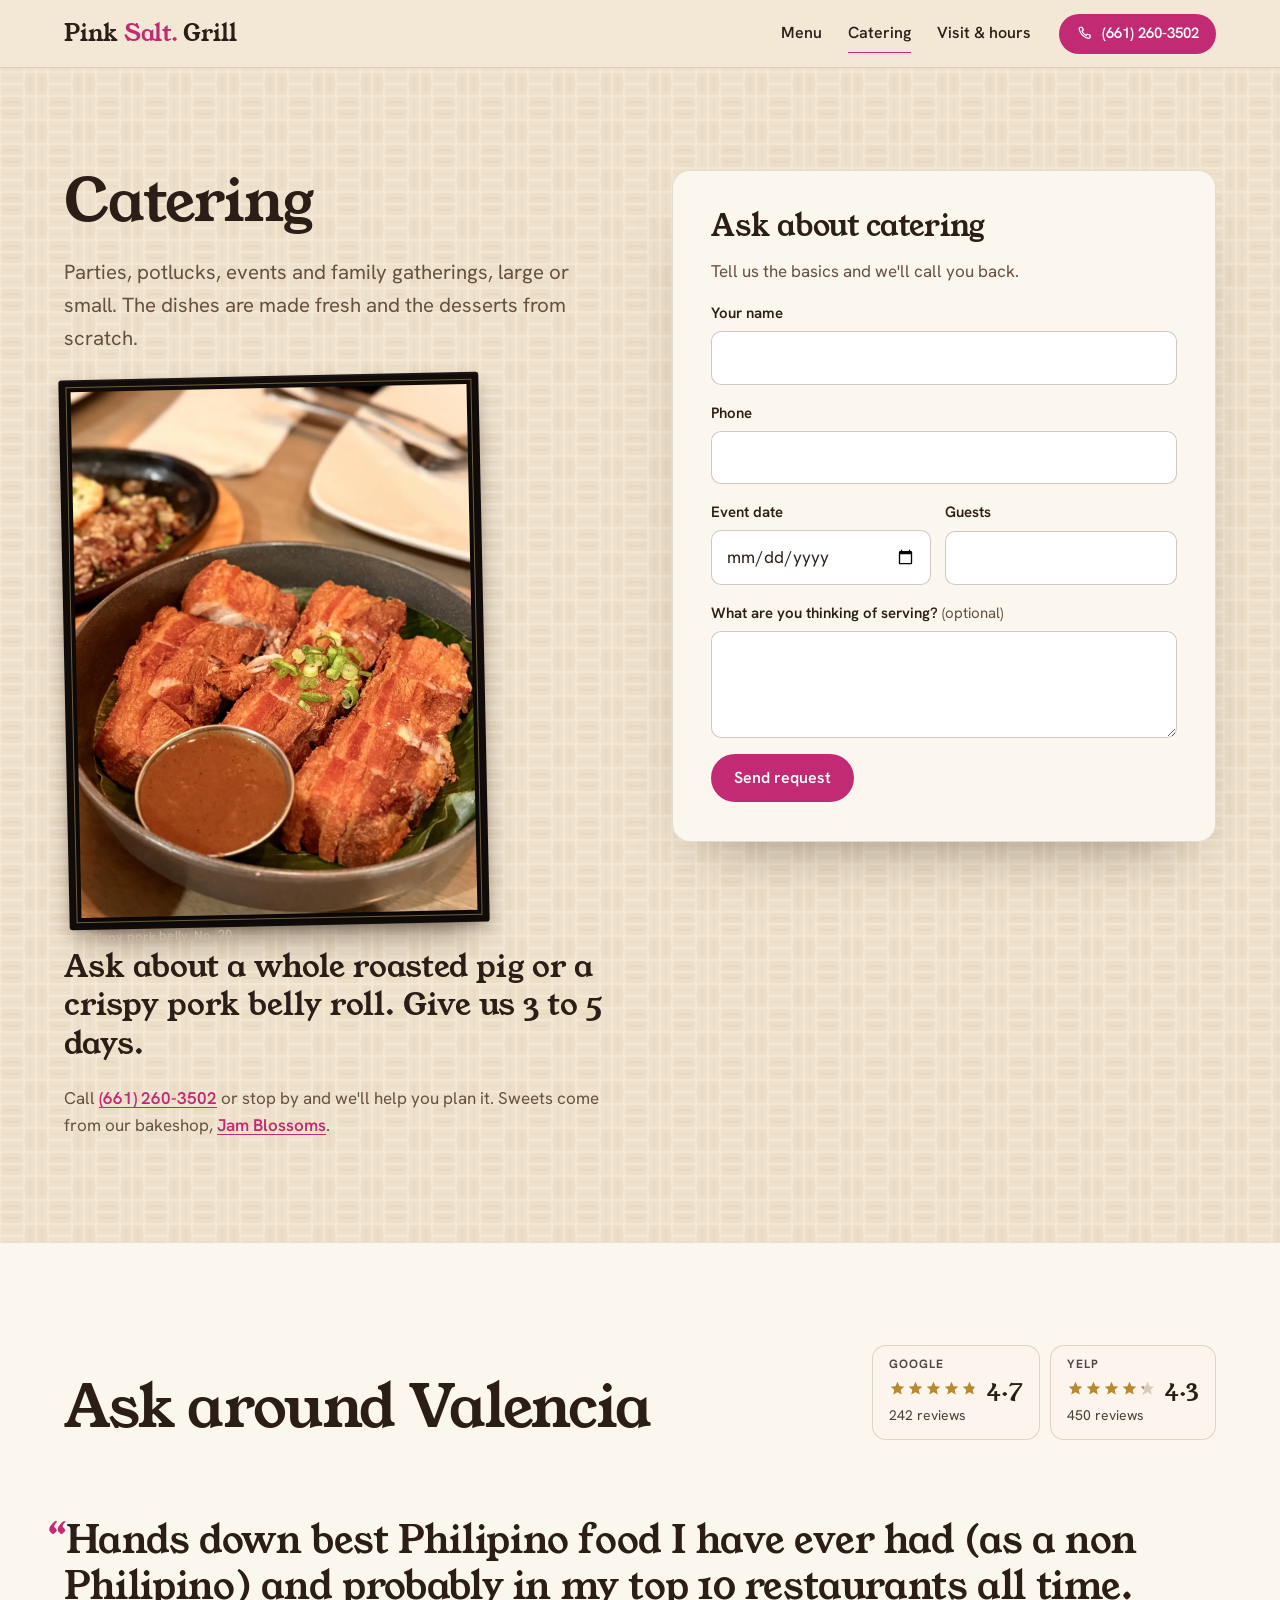
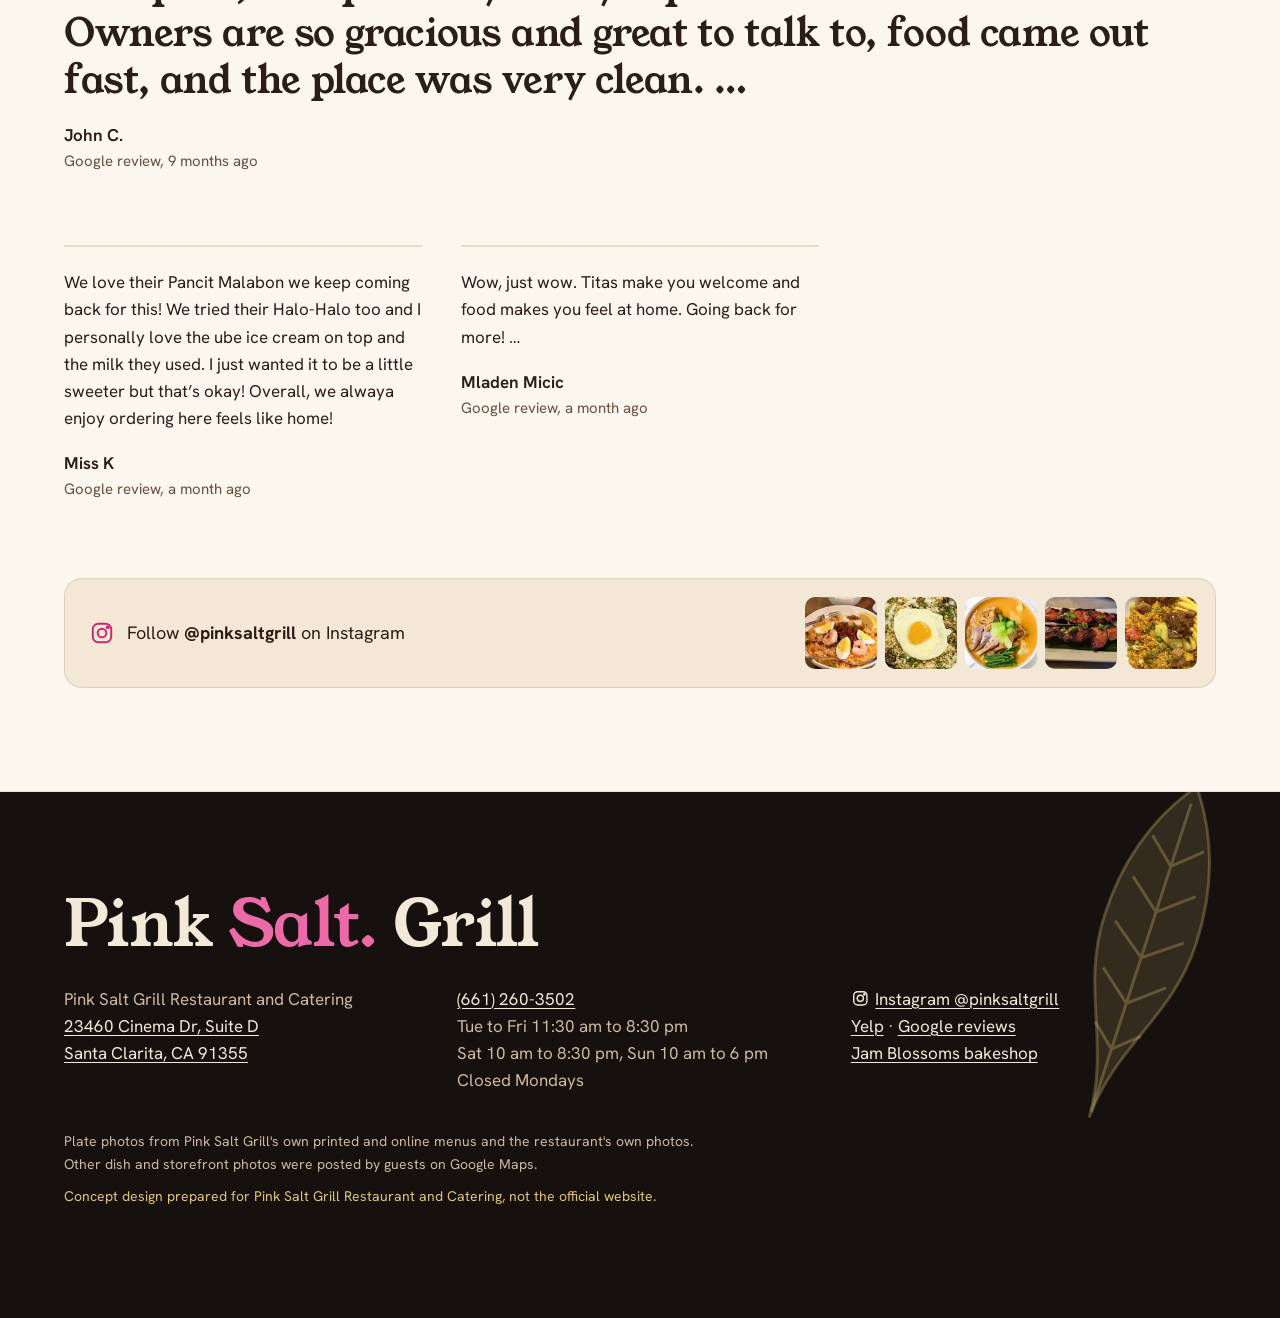
==== catering/index.html @ d141e06a "Multipage redesign: dining-room world, kitchen scroll scene, photo menu - Separate Home, Menu, Cater" ====
<!doctype html>
<html lang="en">
<head>
<meta charset="utf-8">
<meta name="viewport" content="width=device-width, initial-scale=1">
<title>Catering | Pink Salt Grill, Filipino catering in Santa Clarita</title>
<meta name="description" content="Filipino catering for parties, potlucks and events in Santa Clarita. Whole roasted pig or crispy pork belly roll with 3 to 5 days' notice. (661) 260-3502.">
<meta name="robots" content="noindex, nofollow">
<link rel="canonical" href="https://aidentriunfante31-code.github.io/pink-salt-grill/catering/">
<meta name="theme-color" content="#f3e8d6">
<meta property="og:type" content="website">
<meta property="og:title" content="Catering | Pink Salt Grill, Filipino catering in Santa Clarita">
<meta property="og:description" content="Filipino catering for parties, potlucks and events in Santa Clarita. Whole roasted pig or crispy pork belly roll with 3 to 5 days' notice. (661) 260-3502.">
<meta property="og:url" content="https://aidentriunfante31-code.github.io/pink-salt-grill/catering/">
<meta property="og:image" content="https://aidentriunfante31-code.github.io/pink-salt-grill/assets/og.jpg">
<meta name="twitter:card" content="summary_large_image">
<link rel="icon" href="../assets/favicon.svg" type="image/svg+xml">
<link rel="preload" href="../assets/fonts/young-serif.woff2" as="font" type="font/woff2" crossorigin>
<link rel="preload" href="../assets/fonts/hanken-grotesk.woff2" as="font" type="font/woff2" crossorigin>
<link rel="stylesheet" href="../styles.css">
</head>
<body class="page-sub page-catering">
<svg class="sprite" aria-hidden="true" focusable="false">
  <symbol id="i-star" viewBox="0 0 24 24"><path d="M12 2.6l2.75 6.1 6.65.68-4.98 4.47 1.42 6.54L12 17.06l-5.84 3.33 1.42-6.54-4.98-4.47 6.65-.68z"/></symbol>
  <symbol id="i-phone" viewBox="0 0 24 24"><path d="M6.6 3.5h2.6l1.4 4.1-1.9 1.5a11 11 0 0 0 6.2 6.2l1.5-1.9 4.1 1.4v2.6a2 2 0 0 1-2 2A16.5 16.5 0 0 1 4.6 5.5a2 2 0 0 1 2-2z"/></symbol>
  <symbol id="i-pin" viewBox="0 0 24 24"><path d="M12 21.5s-6.5-6.1-6.5-11.2a6.5 6.5 0 0 1 13 0c0 5.1-6.5 11.2-6.5 11.2z"/><circle cx="12" cy="10.2" r="2.4"/></symbol>
  <symbol id="i-insta" viewBox="0 0 24 24"><rect x="3.5" y="3.5" width="17" height="17" rx="5"/><circle cx="12" cy="12" r="4"/><circle cx="17.2" cy="6.8" r=".9"/></symbol>
  <symbol id="i-arrow" viewBox="0 0 24 24"><path d="M4 12h15M13 6l6 6-6 6"/></symbol>
  <symbol id="i-leaf" viewBox="0 0 40 120"><path d="M20 118C19 92 4 78 4 52S14 10 20 2c6 8 16 24 16 50s-15 40-16 66z"/><path class="vein" d="M20 116V8M20 30l-9-8M20 30l9-8M20 46l-11-9M20 46l11-9M20 62l-12-9M20 62l12-9M20 78l-11-9M20 78l11-9M20 94l-8-7M20 94l8-7"/></symbol>
  <symbol id="i-lamp" viewBox="0 0 120 230"><path class="cord" d="M60 0v104"/><path class="cap" d="M50 104h20v8H50z"/><path class="drum" d="M22 116c0-6 76-6 76 0v70c0 9-76 9-76 0z"/><path class="weave" d="M22 126c25 7 51 7 76 0M22 140c25 7 51 7 76 0M22 154c25 7 51 7 76 0M22 168c25 7 51 7 76 0M22 182c25 7 51 7 76 0M30 113l12 80M44 111l10 84M58 110l6 85M72 111l2 84M86 113l-4 82M96 116l-10 78M30 192l12-78M44 194l10-82M58 195l6-84M72 194l2-82M86 192l-4-78"/><ellipse class="mouth" cx="60" cy="190" rx="38" ry="6"/></symbol>
</svg>
<a class="skip" href="#main">Skip to content</a>
<header class="top" data-top>
  <a class="mark" href="../" aria-label="Pink Salt Grill home">Pink <span>Salt.</span> Grill</a>
  <nav class="nav" aria-label="Pages">
    <a href="../menu/" data-anchor="#menu">Menu</a>
    <a href="../catering/" data-anchor="#catering" aria-current="page">Catering</a>
    <a href="../visit/" data-anchor="#visit">Visit &amp; hours</a>
  </nav>
  <a class="btn btn-call btn-sm" href="tel:+16612603502" aria-label="Call (661) 260-3502"><svg class="ic" aria-hidden="true"><use href="#i-phone"/></svg><span>(661) 260-3502</span></a>
</header>
<main id="main">
<section class="catering" id="catering" aria-labelledby="cat-h">
  <div class="cat-copy">
    <h1 id="cat-h">Catering</h1>
    <p class="lead">Parties, potlucks, events and family gatherings, large or small. The dishes are made fresh and the desserts from scratch.</p>
    <figure class="frame cat-photo"><img src="../assets/img/lechon-kawali.webp" width="1100" height="1466" alt="Crispy pork belly, lechon kawali, with dipping sauce" loading="lazy"><figcaption>Crispy pork belly, No. 20</figcaption></figure>
    <p class="big">Ask about a whole roasted pig or a crispy pork belly roll. Give us 3 to 5 days.</p>
    <p>Call <a href="tel:+16612603502">(661) 260-3502</a> or stop by and we'll help you plan it. Sweets come from our bakeshop, <a href="https://jamblossoms.com/collections" rel="noopener" target="_blank">Jam Blossoms</a>.</p>
  </div>
  <form class="cat-form" novalidate aria-labelledby="form-hh1">
    <h3 id="form-hh1">Ask about catering</h3>
    <p class="form-note">Tell us the basics and we'll call you back.</p>
    <div class="field"><label for="f-nameh1">Your name</label><input id="f-nameh1" name="name" autocomplete="name" required aria-describedby="e-nameh1"><p class="err" id="e-nameh1" aria-live="polite"></p></div>
    <div class="field"><label for="f-phoneh1">Phone</label><input id="f-phoneh1" name="phone" type="tel" autocomplete="tel" inputmode="tel" required aria-describedby="e-phoneh1"><p class="err" id="e-phoneh1" aria-live="polite"></p></div>
    <div class="row2">
      <div class="field"><label for="f-dateh1">Event date</label><input id="f-dateh1" name="date" type="date" aria-describedby="e-dateh1"><p class="err" id="e-dateh1" aria-live="polite"></p></div>
      <div class="field"><label for="f-guestsh1">Guests</label><input id="f-guestsh1" name="guests" type="number" min="1" inputmode="numeric" aria-describedby="e-guestsh1"><p class="err" id="e-guestsh1" aria-live="polite"></p></div>
    </div>
    <div class="field"><label for="f-notesh1">What are you thinking of serving? <span class="opt">(optional)</span></label><textarea id="f-notesh1" name="notes" rows="3"></textarea></div>
    <div class="trap" aria-hidden="true"><label for="f-companyh1">Company website</label><input id="f-companyh1" name="company_website" tabindex="-1" autocomplete="off"></div>
    <button class="btn btn-call" type="submit">Send request</button>
    <div class="receipt" role="status" aria-live="polite" hidden>
      <p class="r-h">Got it, thank you!</p>
      <p data-receipt></p>
      <p class="r-s">This is a concept site, so nothing was sent. On the real site this goes straight to the restaurant.</p>
    </div>
  </form>
</section><section class="voices" id="reviews" aria-labelledby="rev-hh2">
  <div class="voices-head"><h2 id="rev-hh2">Ask around Valencia</h2><ul class="proof"><li><a href="https://www.google.com/maps/place/Pink+Salt+Grill+Restaurant+and+Catering/@34.4193808,-118.5466082,17z/data=!4m8!3m7!1s0x80c28712c08f4477:0x2853ff597dd0a924!8m2!3d34.4193808!4d-118.5466082!9m1!1b1" rel="noopener" target="_blank"><span class="pf-src">Google</span><span class="rstars" style="--fill:94.0%" aria-hidden="true"><span class="rs-bg"><svg><use href="#i-star"/></svg><svg><use href="#i-star"/></svg><svg><use href="#i-star"/></svg><svg><use href="#i-star"/></svg><svg><use href="#i-star"/></svg></span><span class="rs-fg"><svg><use href="#i-star"/></svg><svg><use href="#i-star"/></svg><svg><use href="#i-star"/></svg><svg><use href="#i-star"/></svg><svg><use href="#i-star"/></svg></span></span><span class="pf-n">4.7</span><span class="pf-c">242 reviews</span></a></li><li><a href="https://www.yelp.com/biz/pink-salt-grill-santa-clarita" rel="noopener" target="_blank"><span class="pf-src">Yelp</span><span class="rstars" style="--fill:86.0%" aria-hidden="true"><span class="rs-bg"><svg><use href="#i-star"/></svg><svg><use href="#i-star"/></svg><svg><use href="#i-star"/></svg><svg><use href="#i-star"/></svg><svg><use href="#i-star"/></svg></span><span class="rs-fg"><svg><use href="#i-star"/></svg><svg><use href="#i-star"/></svg><svg><use href="#i-star"/></svg><svg><use href="#i-star"/></svg><svg><use href="#i-star"/></svg></span></span><span class="pf-n">4.3</span><span class="pf-c">450 reviews</span></a></li></ul></div>
  <figure class="pull">
    <blockquote><p>Hands down best Philipino food I have ever had (as a non Philipino) and probably in my top 10 restaurants all time. Owners are so gracious and great to talk to, food came out fast, and the place was very clean. …</p></blockquote>
    <figcaption>John C. <span>Google review, 9 months ago</span></figcaption>
  </figure>
  <div class="quotes"><figure class="q"><blockquote><p>We love their Pancit Malabon we keep coming back for this! We tried their Halo-Halo too and I personally love the ube ice cream on top and the milk they used. I just wanted it to be a little sweeter but that’s okay! Overall, we alwaya enjoy ordering here feels like home!</p></blockquote><figcaption>Miss K <span>Google review, a month ago</span></figcaption></figure><figure class="q"><blockquote><p>Wow, just wow. Titas make you welcome and food makes you feel at home. Going back for more! …</p></blockquote><figcaption>Mladen Micic <span>Google review, a month ago</span></figcaption></figure></div>
  <a class="insta" href="https://www.instagram.com/pinksaltgrill/" rel="noopener" target="_blank">
    <span class="insta-t"><svg class="ic" aria-hidden="true"><use href="#i-insta"/></svg><span>Follow <b>@pinksaltgrill</b> on Instagram</span></span>
    <span class="insta-row" aria-hidden="true"><img src="../assets/img/dish/36.webp" alt="" width="240" height="240" loading="lazy"><img src="../assets/img/dish/18.webp" alt="" width="240" height="240" loading="lazy"><img src="../assets/img/dish/33.webp" alt="" width="240" height="240" loading="lazy"><img src="../assets/img/dish/26.webp" alt="" width="240" height="240" loading="lazy"><img src="../assets/img/dish/22.webp" alt="" width="240" height="240" loading="lazy"></span>
  </a>
</section>
</main>
<footer class="foot" data-dark>
  <svg class="foot-leaf" aria-hidden="true"><use href="#i-leaf"/></svg>
  <p class="mark mark-lg">Pink <span>Salt.</span> Grill</p>
  <div class="foot-cols">
    <p>Pink Salt Grill Restaurant and Catering<br><a href="https://www.google.com/maps/dir/?api=1&amp;destination=Pink+Salt+Grill+Restaurant+and+Catering+23460+Cinema+Dr+Santa+Clarita+CA+91355" rel="noopener" target="_blank">23460 Cinema Dr, Suite D<br>Santa Clarita, CA 91355</a></p>
    <p><a href="tel:+16612603502">(661) 260-3502</a><br>Tue to Fri 11:30 am to 8:30 pm<br>Sat 10 am to 8:30 pm, Sun 10 am to 6 pm<br>Closed Mondays</p>
    <p><a href="https://www.instagram.com/pinksaltgrill/" rel="noopener" target="_blank"><svg class="ic" aria-hidden="true"><use href="#i-insta"/></svg>Instagram @pinksaltgrill</a><br><a href="https://www.yelp.com/biz/pink-salt-grill-santa-clarita" rel="noopener" target="_blank">Yelp</a> · <a href="https://www.google.com/maps/place/Pink+Salt+Grill+Restaurant+and+Catering/@34.4193808,-118.5466082,17z/data=!4m8!3m7!1s0x80c28712c08f4477:0x2853ff597dd0a924!8m2!3d34.4193808!4d-118.5466082!9m1!1b1" rel="noopener" target="_blank">Google reviews</a><br><a href="https://jamblossoms.com/collections" rel="noopener" target="_blank">Jam Blossoms bakeshop</a></p>
  </div>
  <p class="credits">Plate photos from Pink Salt Grill's own printed and online menus and the restaurant's own photos. Other dish and storefront photos were posted by guests on Google Maps.</p>
  <p class="concept">Concept design prepared for Pink Salt Grill Restaurant and Catering, not the official website.</p>
</footer>
<nav class="callbar" aria-label="Quick actions">
  <a href="tel:+16612603502"><svg class="ic" aria-hidden="true"><use href="#i-phone"/></svg>Call</a>
  <a href="https://www.google.com/maps/dir/?api=1&amp;destination=Pink+Salt+Grill+Restaurant+and+Catering+23460+Cinema+Dr+Santa+Clarita+CA+91355" rel="noopener" target="_blank"><svg class="ic" aria-hidden="true"><use href="#i-pin"/></svg>Directions</a>
  <a href="../menu/" data-anchor="#menu">Menu</a>
</nav>
<script src="../app.js" defer></script>
</body>
</html>
---- styles.css ----
/* Pink Salt Grill: the dining room after dark. Cream walls, light wood, woven lamps,
   gold leaf in black frames, chalkboard menus, and the pink of the sign. */
@font-face { font-family: "Young Serif"; src: url("assets/fonts/young-serif.woff2") format("woff2"); font-weight: 400; font-display: swap; }
@font-face { font-family: "Hanken Grotesk"; src: url("assets/fonts/hanken-grotesk.woff2") format("woff2"); font-weight: 100 900; font-display: swap; }

:root {
  --wall: #f3e8d6; --wall-2: #eadbc2; --paper: #fbf6ee;
  --wood: #c49a6c; --wood-2: #a3774b; --wood-ink: #5b3b24;
  --ink: #2b1e17; --ink-2: #66503f;
  --night: #16110e; --night-2: #221a15; --on-night: #f3e9d8; --on-night-2: #cdb9a0;
  --chalk: #23261f; --on-chalk: #efe9dc;
  --pink: #c22a74; --pink-press: #a01f5d; --pink-hi: #ec6aa7;
  --gold: #b8892f; --gold-hi: #e3c47a; --ember: #f08a3c;
  --serif: "Young Serif", Georgia, serif;
  --sans: "Hanken Grotesk", system-ui, sans-serif;
  --top-h: 68px;
  --pad: clamp(20px, 5vw, 72px);
  --ease: cubic-bezier(0.16, 1, 0.3, 1);
}

* { box-sizing: border-box; }
html { -webkit-text-size-adjust: 100%; overflow-x: clip; scroll-padding-top: calc(var(--top-h) + 56px); }
body {
  margin: 0; color: var(--ink); font: 400 17px/1.6 var(--sans);
  background: var(--wall) url("assets/img/weave.svg") 0 0 / 48px;
  -webkit-font-smoothing: antialiased;
}
img { max-width: 100%; height: auto; display: block; }
a { color: inherit; text-underline-offset: 0.2em; text-decoration-thickness: 1px; }
a:hover { color: var(--pink); }
h1, h2, h3, h4 { font-family: var(--serif); font-weight: 400; line-height: 1.08; margin: 0; text-wrap: balance; letter-spacing: -0.01em; }
p { margin: 0; }
abbr { text-decoration: none; }
::selection { background: var(--pink); color: #fff; }
:focus-visible { outline: 2px solid var(--pink); outline-offset: 3px; border-radius: 4px; }
html { scrollbar-color: var(--wood-2) var(--wall-2); }
.sprite, .sr { position: absolute; width: 1px; height: 1px; overflow: hidden; clip: rect(0 0 0 0); white-space: nowrap; }
.skip { position: absolute; left: 12px; top: -60px; z-index: 50; background: var(--ink); color: var(--paper); padding: 10px 14px; border-radius: 8px; }
.skip:focus { top: 12px; }
.ic { width: 1.1em; height: 1.1em; fill: none; stroke: currentColor; stroke-width: 1.8; stroke-linecap: round; stroke-linejoin: round; flex: none; }
.st { width: 0.82em; height: 0.82em; fill: var(--pink); vertical-align: -0.04em; margin: 0 0.25em; }

/* Buttons */
.btn {
  display: inline-flex; align-items: center; gap: 10px; min-height: 48px; padding: 0 22px;
  border-radius: 999px; font: 600 16px/1 var(--sans); text-decoration: none; border: 1.5px solid transparent;
  transition: background-color 0.2s, color 0.2s, border-color 0.2s, translate 0.2s var(--ease);
}
.btn:hover { translate: 0 -1px; }
.btn-call { background: var(--pink); color: #fff; }
.btn-call:hover { background: var(--pink-press); color: #fff; }
.btn-ghost { border-color: currentColor; color: var(--ink); }
.btn-ghost:hover { color: var(--pink); }
[data-dark] .btn-ghost { color: var(--on-night); }
[data-dark] .btn-ghost:hover { color: var(--pink-hi); }
.btn-sm { min-height: 40px; padding: 0 16px; font-size: 15px; }
.actions { display: flex; flex-wrap: wrap; gap: 12px; }

/* Header: dark while it sits over the lamp-lit rooms, cream elsewhere */
.top {
  position: sticky; top: 0; z-index: 30; height: var(--top-h);
  display: flex; align-items: center; gap: 28px; padding: 0 var(--pad);
  background: var(--wall); border-bottom: 1px solid rgba(91, 59, 36, 0.14);
  transition: background-color 0.35s, color 0.35s, border-color 0.35s;
}
.top.on-dark { background: var(--night); color: var(--on-night); border-color: rgba(243, 233, 216, 0.1); }
.mark { font: 400 23px/1 var(--serif); text-decoration: none; white-space: nowrap; letter-spacing: -0.01em; }
.mark span { color: var(--pink); }
.on-dark .mark span, .foot .mark span { color: var(--pink-hi); }
.nav { display: flex; gap: 26px; margin-left: auto; }
.nav a { font-weight: 550; font-size: 16px; text-decoration: none; padding: 6px 0; border-bottom: 1.5px solid transparent; }
.nav a[aria-current="page"] { border-color: var(--pink); }
.on-dark .nav a[aria-current="page"] { border-color: var(--pink-hi); }

/* Status */
.status { display: inline-flex; align-items: center; gap: 10px; font-weight: 550; font-size: 15px; }
.status .dot { width: 9px; height: 9px; border-radius: 50%; background: var(--on-night-2); }
.is-open .status .dot { background: #6fbf6a; box-shadow: 0 0 0 0 rgba(111, 191, 106, 0.6); animation: open 2.4s var(--ease) infinite; }
.visit .status .dot { background: var(--ink-2); }
.is-open .visit .status .dot { background: #3f9a3a; }
@keyframes open { 70% { box-shadow: 0 0 0 9px rgba(111, 191, 106, 0); } 100% { box-shadow: 0 0 0 0 rgba(111, 191, 106, 0); } }

/* Ratings */
.proof { list-style: none; margin: 0; padding: 0; display: flex; flex-wrap: wrap; gap: 10px; }
.proof a {
  display: grid; grid-template-columns: auto auto; grid-template-areas: "src src" "stars n" "c c"; column-gap: 8px; align-items: center;
  padding: 12px 16px; border-radius: 14px; text-decoration: none; min-width: 150px;
  border: 1px solid rgba(91, 59, 36, 0.18); background: rgba(251, 246, 238, 0.7);
  transition: border-color 0.2s, translate 0.2s var(--ease);
}
.proof a:hover { border-color: var(--pink); translate: 0 -2px; color: inherit; }
[data-dark] .proof a { border-color: rgba(243, 233, 216, 0.16); background: rgba(243, 233, 216, 0.04); }
.pf-src { grid-area: src; font: 700 12px/1 var(--sans); letter-spacing: 0.08em; text-transform: uppercase; opacity: 0.8; margin-bottom: 6px; }
.pf-n { grid-area: n; font: 400 24px/1 var(--serif); }
.pf-c { grid-area: c; font-size: 14px; opacity: 0.85; margin-top: 4px; }
.rstars { grid-area: stars; position: relative; display: inline-block; line-height: 0; }
.rstars svg { width: 17px; height: 17px; margin-right: 1px; }
.rs-bg svg { fill: rgba(140, 110, 80, 0.3); }
[data-dark] .rs-bg svg { fill: rgba(243, 233, 216, 0.22); }
.rs-fg { position: absolute; inset: 0 auto 0 0; width: var(--fill); overflow: hidden; white-space: nowrap; }
.rs-fg svg { fill: var(--gold-hi); }
.voices .rs-fg svg, .page-sub .rs-fg svg { fill: var(--gold); }

/* Shadow-box frames, like the gold leaf art on their wall */
.frame {
  position: relative; margin: 0; padding: 12px; background: #120d0b; border-radius: 3px;
  box-shadow: 0 2px 0 rgba(255, 255, 255, 0.04) inset, 0 22px 40px -18px rgba(40, 20, 10, 0.55), 0 6px 14px rgba(40, 20, 10, 0.18);
}
.frame::after { content: ""; position: absolute; inset: 7px; border: 1px solid rgba(227, 196, 122, 0.45); pointer-events: none; }
.frame img { width: 100%; height: 100%; object-fit: cover; box-shadow: 0 6px 14px rgba(0, 0, 0, 0.55); }
.frame figcaption { color: var(--on-night-2); font-size: 13px; padding: 10px 2px 0; letter-spacing: 0.02em; }
.frame-cut { background: radial-gradient(120% 90% at 50% 100%, #2a201a, #120d0b 70%); }
.frame-cut img { position: absolute; inset: 14px; width: calc(100% - 28px); height: calc(100% - 28px); object-fit: contain; object-position: 50% 100%; box-shadow: none; filter: drop-shadow(0 14px 18px rgba(0, 0, 0, 0.6)); }

/* ---------- Home: hero ---------- */
.hero {
  position: relative; min-height: calc(100svh - var(--top-h)); overflow: hidden;
  display: grid; grid-template-columns: 1.08fr 0.92fr; align-items: center; gap: clamp(28px, 5vw, 80px);
  padding: clamp(40px, 8vh, 96px) var(--pad) clamp(72px, 12vh, 120px);
  background:
    radial-gradient(40% 55% at 22% 18%, rgba(240, 168, 90, 0.2), transparent 70%),
    radial-gradient(30% 45% at 58% 8%, rgba(240, 168, 90, 0.16), transparent 70%),
    radial-gradient(60% 60% at 80% 90%, rgba(194, 42, 116, 0.12), transparent 70%),
    var(--night);
  color: var(--on-night);
}
.lamps { position: absolute; inset: 0 0 auto 0; height: 46vh; pointer-events: none; }
.lamp { position: absolute; top: -8px; transform-origin: 50% 0; animation: sway 7s ease-in-out infinite alternate; }
.lamp svg { width: 100%; height: 100%; overflow: visible; }
.lamp::after { content: ""; position: absolute; left: 50%; top: 78%; width: 260%; aspect-ratio: 1; translate: -50% -30%; background: radial-gradient(closest-side, rgba(255, 196, 120, 0.3), rgba(255, 170, 90, 0.08) 55%, transparent); pointer-events: none; }
.l1 { left: 9%; width: 70px; height: 150px; }
.l2 { left: 36%; width: 92px; height: 210px; animation-duration: 9s; animation-delay: -3s; }
.l3 { left: 54%; width: 60px; height: 120px; animation-duration: 8s; animation-delay: -5s; }
#i-lamp .cord, .lamp .cord { stroke: #4a3a2e; stroke-width: 1.4; fill: none; }
.lamp .cap { fill: #3a2c22; }
.lamp .drum { fill: #c59253; }
.lamp .weave { stroke: #7a4f26; stroke-width: 1.3; fill: none; opacity: 0.8; }
.lamp .mouth { fill: #ffe0a6; }
@keyframes sway { from { rotate: -1.6deg; } to { rotate: 1.6deg; } }
.hero-copy { position: relative; z-index: 2; display: grid; gap: 22px; justify-items: start; padding-top: clamp(40px, 10vh, 120px); }
.wordmark { font-size: clamp(56px, 8.4vw, 132px); line-height: 0.92; letter-spacing: -0.025em; }
.wordmark span { color: var(--pink-hi); }
.hero-sub { font-size: clamp(18px, 1.6vw, 22px); max-width: 30ch; color: var(--on-night-2); }
.hero-frame { position: relative; z-index: 2; rotate: 1.5deg; max-width: 460px; justify-self: center; }
.hero-frame img { aspect-ratio: 3 / 4; }
.cue { position: absolute; left: 50%; bottom: 22px; translate: -50% 0; display: inline-flex; align-items: center; gap: 8px; color: var(--on-night-2); font-size: 14px; text-decoration: none; letter-spacing: 0.04em; }
.cue .ic { rotate: 90deg; animation: nudge 2.2s var(--ease) infinite; }
@keyframes nudge { 50% { translate: 4px 0; } }

/* ---------- Home: the kitchen (scroll-driven) ---------- */
.kitchen { position: relative; background: var(--night); color: var(--on-night); }
.stage { position: relative; height: 100svh; overflow: hidden; }
.js .kitchen.live { height: 420svh; }
.js .kitchen.live .stage { position: sticky; top: 0; }
.k-table {
  position: absolute; inset: 0; opacity: var(--table, 0);
  background:
    linear-gradient(90deg, rgba(22, 17, 14, 0.82), rgba(22, 17, 14, 0.55) 34%, rgba(22, 17, 14, 0) 52%),
    radial-gradient(70% 60% at 62% 52%, rgba(255, 220, 170, 0.35), transparent 70%),
    repeating-linear-gradient(92deg, rgba(91, 59, 36, 0.0) 0 22px, rgba(91, 59, 36, 0.12) 22px 24px, rgba(91, 59, 36, 0) 24px 61px, rgba(255, 240, 220, 0.08) 61px 63px),
    linear-gradient(180deg, #b78a5c, #a3774b 60%, #8f6640);
}
.k-fire, .k-air { position: absolute; inset: 0; width: 100%; height: 100%; }
.k-skillet {
  position: absolute; left: 64%; top: 54%; height: min(60svh, 540px); width: auto;
  translate: -50% -50%; filter: drop-shadow(0 26px 30px rgba(0, 0, 0, 0.55)); will-change: transform;
}
.kp { position: absolute; width: auto; opacity: 0; filter: drop-shadow(0 18px 20px rgba(40, 20, 10, 0.45)); will-change: transform, opacity; }
.kp-bagoong { right: 0; top: 7svh; height: 34svh; }
.kp-karekare { right: 0; bottom: 5svh; height: 32svh; }
.kp-skewers { left: 44%; bottom: 3svh; height: 30svh; rotate: -10deg; }
.kp-friedchicken { left: 41%; top: 4svh; height: 26svh; }
.kp-boktofu, .kp-spaghetti { display: none; }
.k-copy { position: absolute; z-index: 3; left: var(--pad); top: 50%; translate: 0 -50%; width: min(36vw, 480px); display: grid; gap: 28px; }
.k-rail { list-style: none; margin: 0; padding: 0; display: flex; gap: 18px; font: 600 13px/1 var(--sans); letter-spacing: 0.12em; text-transform: uppercase; color: var(--on-night-2); }
.k-rail li { padding-bottom: 8px; border-bottom: 2px solid rgba(243, 233, 216, 0.16); transition: color 0.3s, border-color 0.3s; }
.k-rail li.on { color: var(--on-night); border-color: var(--ember); }
.k-lines { display: grid; }
.k-line { grid-area: 1 / 1; font: 400 clamp(30px, 3.4vw, 50px)/1.08 var(--serif); letter-spacing: -0.015em; text-wrap: balance; }
.k-line em { font-style: normal; color: var(--gold-hi); }
.js .kitchen.live .k-line { opacity: 0; }
.js .kitchen.live .k-cta { opacity: 0; visibility: hidden; transition: opacity 0.4s, visibility 0.4s; }
.js .kitchen.live .k-cta.on { opacity: 1; visibility: visible; }
.k-cta { display: flex; flex-wrap: wrap; gap: 12px; }
.k-cta .ic { width: 18px; }
/* Without the scroll scene: one calm, readable panel */
.kitchen:not(.live) .stage { height: auto; min-height: 100svh; }
.kitchen:not(.live) .k-lines { gap: 18px; }
.kitchen:not(.live) .k-line { grid-area: auto; }
.kitchen:not(.live) .kp { opacity: 1; }
.kitchen:not(.live) .k-table { opacity: 1; }

/* ---------- Home: best sellers gallery wall ---------- */
.sec-head { display: grid; gap: 14px; max-width: 760px; }
.sec-head h2, .voices-head h2, .page-head h1, .page-head h2, .visit h1, .visit h2, .catering h1, .catering h2, .faq h2 { font-size: clamp(36px, 4.6vw, 68px); letter-spacing: -0.02em; }
.sec-head p { font-size: 19px; color: var(--ink-2); max-width: 56ch; }
.stars { padding: clamp(80px, 12vw, 160px) var(--pad) clamp(60px, 8vw, 110px); }
.gallery {
  list-style: none; margin: clamp(40px, 6vw, 80px) 0 0; padding: 0;
  display: grid; grid-template-columns: repeat(12, 1fr); gap: clamp(28px, 3.4vw, 54px) clamp(18px, 2.4vw, 36px); align-items: start;
}
.hang { display: grid; gap: 14px; }
.hang .frame { aspect-ratio: var(--ar, 4 / 3); }
.g-a { grid-column: 1 / 6; --ar: 16 / 10; margin-top: 30px; }
.g-b { grid-column: 6 / 9; grid-row: span 2; --ar: 3 / 4; }
.g-c { grid-column: 9 / 13; --ar: 1 / 1; margin-top: 70px; }
.g-d { grid-column: 2 / 6; --ar: 4 / 3; }
.g-e { grid-column: 9 / 12; --ar: 5 / 4; margin-top: -10px; }
.g-f { grid-column: 1 / 5; --ar: 16 / 10; grid-row: 3; margin-top: -40px; }
.label { display: grid; grid-template-columns: auto 1fr; column-gap: 12px; align-items: baseline; font-size: 15px; color: var(--ink-2); padding: 0 4px; }
.label b { font: 400 22px/1.2 var(--serif); color: var(--ink); grid-column: 1 / -1; order: -1; }
.label b .st { margin-left: 0; }
.label .no { font-weight: 700; color: var(--pink); font-size: 13px; letter-spacing: 0.06em; text-transform: uppercase; }
.label .pr { font-variant-numeric: tabular-nums; font-weight: 600; color: var(--ink); }
.also { margin-top: clamp(40px, 5vw, 70px); font-size: 18px; color: var(--ink-2); }
.also a { color: var(--pink); font-weight: 600; }
.js .hang { opacity: 0; translate: 0 26px; rotate: var(--tilt, 0deg); transition: opacity 0.9s var(--ease), translate 1.1s var(--ease), rotate 1.4s var(--ease); }
.js .hang.in { opacity: 1; translate: 0 0; rotate: 0deg; }
.g-a { --tilt: -1.2deg; } .g-b { --tilt: 1deg; } .g-c { --tilt: -0.8deg; } .g-d { --tilt: 1.4deg; } .g-e { --tilt: -1.6deg; } .g-f { --tilt: 1deg; }

/* ---------- Reviews and socials ---------- */
.voices { padding: clamp(70px, 10vw, 140px) var(--pad); background: var(--paper); border-block: 1px solid rgba(91, 59, 36, 0.12); }
.voices-head { display: flex; flex-wrap: wrap; justify-content: space-between; align-items: end; gap: 24px; }
.pull { margin: clamp(40px, 6vw, 80px) 0 0; max-width: 1100px; }
.pull blockquote { margin: 0; font: 400 clamp(26px, 3vw, 42px)/1.22 var(--serif); letter-spacing: -0.01em; }
.pull blockquote p::before { content: "“"; color: var(--pink); margin-left: -0.45em; }
.pull figcaption, .q figcaption { margin-top: 18px; font-weight: 650; }
.pull figcaption span, .q figcaption span { display: block; font-weight: 400; color: var(--ink-2); font-size: 15px; }
.quotes { margin-top: clamp(40px, 6vw, 72px); display: grid; grid-template-columns: repeat(3, 1fr); gap: clamp(24px, 3vw, 48px); }
.q { margin: 0; padding-top: 22px; border-top: 2px solid var(--wall-2); }
.q blockquote { margin: 0; font-size: 17px; }
.insta {
  margin-top: clamp(48px, 6vw, 80px); display: flex; flex-wrap: wrap; align-items: center; justify-content: space-between; gap: 22px;
  padding: 18px 18px 18px 24px; border-radius: 18px; text-decoration: none; background: var(--wall); border: 1px solid rgba(91, 59, 36, 0.14);
}
.insta:hover { color: inherit; border-color: var(--pink); }
.insta-t { display: inline-flex; align-items: center; gap: 12px; font-size: 18px; }
.insta-t .ic { width: 26px; height: 26px; color: var(--pink); }
.insta-row { display: flex; gap: 8px; }
.insta-row img { width: 72px; height: 72px; border-radius: 10px; object-fit: cover; transition: translate 0.4s var(--ease); }
.insta:hover .insta-row img { translate: 0 -4px; }
.insta:hover .insta-row img:nth-child(2) { transition-delay: 0.04s; }
.insta:hover .insta-row img:nth-child(3) { transition-delay: 0.08s; }
.insta:hover .insta-row img:nth-child(4) { transition-delay: 0.12s; }
.insta:hover .insta-row img:nth-child(5) { transition-delay: 0.16s; }

/* ---------- Doors to the other pages (tablet and up) ---------- */
.doors { display: grid; grid-template-columns: repeat(3, 1fr); gap: clamp(14px, 2vw, 28px); padding: clamp(70px, 9vw, 130px) var(--pad); }
.door {
  position: relative; display: flex; flex-direction: column; justify-content: end; gap: 8px; min-height: clamp(360px, 42vw, 560px);
  padding: 28px; border-radius: 6px; overflow: hidden; color: var(--on-night); text-decoration: none; isolation: isolate;
  background: var(--night); box-shadow: 0 22px 40px -22px rgba(40, 20, 10, 0.6);
}
.door img { position: absolute; inset: 0; width: 100%; height: 100%; object-fit: cover; z-index: -2; transition: scale 1.2s var(--ease), filter 0.6s; filter: saturate(0.92) brightness(0.86); }
.door::before { content: ""; position: absolute; inset: 0; z-index: -1; background: linear-gradient(180deg, rgba(22, 17, 14, 0) 30%, rgba(22, 17, 14, 0.88)); }
.door:hover { color: var(--on-night); }
.door:hover img { scale: 1.05; filter: saturate(1.05) brightness(0.95); }
.door-t { display: flex; align-items: center; gap: 12px; font: 400 clamp(30px, 3vw, 44px)/1.05 var(--serif); }
.door-t .ic { width: 28px; height: 28px; transition: translate 0.4s var(--ease); }
.door:hover .door-t .ic { translate: 6px 0; }
.door-s { color: var(--on-night-2); max-width: 32ch; }
.phone-only { display: none; }

/* ---------- Sub pages ---------- */
.page-head { display: grid; gap: 16px; max-width: 900px; }
.lead { font-size: clamp(18px, 1.6vw, 21px); color: var(--ink-2); max-width: 60ch; }
.lead a { color: var(--pink); font-weight: 600; }
.legend { display: flex; flex-wrap: wrap; gap: 8px 22px; color: var(--ink-2); font-size: 15px; }
.legend .st { margin-left: 0; }
.tag { display: inline-block; font: 700 11px/1 var(--sans); letter-spacing: 0.06em; padding: 4px 6px; border-radius: 5px; color: var(--wood-ink); background: var(--wall-2); vertical-align: 0.15em; margin-left: 4px; }

/* Menu */
.menu { padding: clamp(56px, 8vw, 110px) var(--pad) clamp(70px, 9vw, 130px); }
.chips {
  position: sticky; top: var(--top-h); z-index: 20; display: flex; gap: 8px; overflow-x: auto; scrollbar-width: none;
  margin: 34px calc(var(--pad) * -1) 0; padding: 12px var(--pad); background: var(--wall);
  border-bottom: 1px solid rgba(91, 59, 36, 0.12);
}
.chips::-webkit-scrollbar { display: none; }
.chips a { flex: none; padding: 9px 15px; border-radius: 999px; font-size: 15px; font-weight: 600; text-decoration: none; border: 1px solid rgba(91, 59, 36, 0.2); background: var(--paper); transition: background-color 0.2s, color 0.2s, border-color 0.2s; }
.chips a.on { background: var(--ink); color: var(--paper); border-color: var(--ink); }
.msecs { display: grid; grid-template-columns: repeat(2, minmax(0, 1fr)); gap: 0 clamp(32px, 5vw, 80px); }
.msec { padding-top: clamp(40px, 5vw, 64px); scroll-margin-top: calc(var(--top-h) + 70px); }
.msec h3 { font-size: clamp(30px, 3vw, 42px); padding-bottom: 14px; margin-bottom: 6px; border-bottom: 1px solid rgba(91, 59, 36, 0.2); display: flex; align-items: center; gap: 12px; }
.msec.flash h3 { animation: flash 1.4s var(--ease); }
@keyframes flash { 30% { color: var(--pink); } }
.dishes { list-style: none; margin: 0; padding: 0; }
.dish { display: grid; grid-template-columns: 88px 1fr auto; gap: 18px; align-items: start; padding: 16px 0; border-bottom: 1px solid rgba(91, 59, 36, 0.1); }
.ph { width: 88px; height: 88px; border-radius: 12px; overflow: hidden; background: var(--wall-2); box-shadow: 0 6px 14px -8px rgba(40, 20, 10, 0.5); }
.ph img { width: 100%; height: 100%; object-fit: cover; transition: scale 0.6s var(--ease); }
.dish:hover .ph img { scale: 1.06; }
.ph-none { display: grid; place-items: center; background: #d9c09a url("assets/img/weave.svg") 0 0 / 24px; background-blend-mode: multiply; box-shadow: inset 0 0 0 1px rgba(91, 59, 36, 0.18); }
.ph-none span { font: 400 26px/1 var(--serif); color: var(--wood-ink); }
.dish h4 { font-size: 21px; line-height: 1.2; }
.dish h4 .no { font: 700 13px/1 var(--sans); color: var(--pink); margin-right: 8px; letter-spacing: 0.02em; vertical-align: 0.2em; }
.dish .fil { font: 400 italic 16px var(--sans); color: var(--ink-2); }
.dish-tx p { color: var(--ink-2); margin-top: 4px; font-size: 16px; }
.dish-p { display: grid; justify-items: end; font-weight: 650; font-variant-numeric: tabular-nums; white-space: nowrap; font-size: 16px; padding-top: 2px; }
.boards { display: grid; grid-template-columns: 1fr 1fr; gap: clamp(20px, 3vw, 40px); margin-top: clamp(56px, 7vw, 90px); }
.board, .chalk {
  position: relative; padding: clamp(26px, 3vw, 40px); border-radius: 6px; color: var(--on-chalk);
  background: radial-gradient(120% 80% at 30% 20%, rgba(255, 255, 255, 0.06), transparent 60%), var(--chalk);
  border: 10px solid var(--wood-2); box-shadow: inset 0 0 40px rgba(0, 0, 0, 0.45), 0 22px 40px -22px rgba(40, 20, 10, 0.6);
  scroll-margin-top: calc(var(--top-h) + 70px);
}
.board h3, .chalk h3 { font-size: clamp(28px, 2.8vw, 38px); color: #fff8ee; }
.when { color: var(--gold-hi); font-weight: 600; margin: 8px 0 18px; }
.pl { list-style: none; margin: 0; padding: 0; }
.pl li { display: flex; justify-content: space-between; gap: 16px; padding: 9px 0; border-bottom: 1px dashed rgba(91, 59, 36, 0.22); }
.board .pl li, .chalk .pl li { border-color: rgba(239, 233, 220, 0.18); font-size: 18px; }
.pl-p { font-weight: 650; font-variant-numeric: tabular-nums; white-space: nowrap; }
.pl .st { margin-right: 0; }
.bfast { list-style: none; margin: 0; padding: 0; display: grid; grid-template-columns: 1fr 1fr; gap: 6px 20px; font: 400 21px/1.4 var(--serif); }
.small { font-size: 15px; margin-top: 16px; opacity: 0.88; }
.extras { display: grid; grid-template-columns: repeat(3, 1fr); gap: clamp(24px, 4vw, 60px); margin-top: clamp(56px, 7vw, 90px); scroll-margin-top: calc(var(--top-h) + 70px); }
.extras h3 { font-size: 28px; margin: 28px 0 8px; display: flex; align-items: baseline; gap: 10px; flex-wrap: wrap; }
.extras h3:first-child { margin-top: 0; }
.hp { font: 600 16px var(--sans); color: var(--ink-2); }
.flav { color: var(--ink-2); }
.frame-sm { margin-top: 26px; max-width: 320px; aspect-ratio: 16 / 11; padding: 10px; }

/* Visit */
.visit { display: grid; grid-template-columns: 1.1fr 0.9fr; gap: clamp(28px, 4vw, 64px); padding: clamp(56px, 8vw, 110px) var(--pad); align-items: start; }
.visit-copy { display: grid; gap: 18px; justify-items: start; }
.visit-copy address { font: 400 clamp(24px, 2.4vw, 32px)/1.25 var(--serif); font-style: normal; }
.visit-copy address a { text-decoration-color: var(--pink); }
.visit-copy > p:not(.status) { color: var(--ink-2); max-width: 56ch; }
.hours { list-style: none; margin: 18px 0 0; padding: 0; }
.hours li { display: flex; justify-content: space-between; gap: 18px; padding: 10px 12px; margin: 0 -12px; border-radius: 8px; font-size: 18px; }
.hours li.off { opacity: 0.55; }
.hours li.today { background: rgba(236, 106, 167, 0.18); box-shadow: inset 0 0 0 1px rgba(236, 106, 167, 0.5); }
.hours li.today span:first-child::after { content: " · today"; color: var(--pink-hi); font-size: 14px; font-weight: 600; }
.map { grid-column: 1 / -1; border-radius: 6px; overflow: hidden; border: 10px solid #120d0b; box-shadow: 0 22px 40px -22px rgba(40, 20, 10, 0.6); background: var(--wall-2); }
.map iframe { display: block; width: 100%; height: clamp(300px, 36vw, 440px); border: 0; filter: sepia(0.18) saturate(0.9); }
.room { grid-column: 1 / -1; display: grid; grid-template-columns: 1fr 1.4fr 1fr 1fr; gap: clamp(14px, 2vw, 28px); align-items: start; }
.room .frame { aspect-ratio: 1; }
.room .frame:nth-child(1) { aspect-ratio: 3 / 4; }
.room .frame:nth-child(2) { aspect-ratio: 4 / 3; margin-top: 40px; }
.room .frame:nth-child(4) { margin-top: 60px; }

/* Catering */
.catering { display: grid; grid-template-columns: 1fr 1fr; gap: clamp(28px, 5vw, 80px); padding: clamp(56px, 8vw, 110px) var(--pad); align-items: start; }
.cat-copy { display: grid; gap: 22px; }
.cat-copy > p { color: var(--ink-2); }
.cat-copy .big { font: 400 clamp(24px, 2.4vw, 32px)/1.25 var(--serif); color: var(--ink); }
.cat-copy a { color: var(--pink); font-weight: 600; }
.cat-photo { max-width: 420px; rotate: -1.2deg; }
.cat-photo img { aspect-ratio: 4 / 5; }
.cat-form { position: sticky; top: calc(var(--top-h) + 24px); display: grid; gap: 16px; padding: clamp(24px, 3vw, 40px); background: var(--paper); border-radius: 18px; border: 1px solid rgba(91, 59, 36, 0.14); box-shadow: 0 30px 60px -36px rgba(40, 20, 10, 0.5); }
.cat-form h3 { font-size: 30px; }
.form-note { color: var(--ink-2); }
.field { display: grid; gap: 6px; }
.field label { font-weight: 600; font-size: 15px; }
.opt { font-weight: 400; color: var(--ink-2); }
.field input, .field textarea { font: inherit; color: var(--ink); background: #fff; border: 1.5px solid rgba(91, 59, 36, 0.28); border-radius: 10px; padding: 12px 14px; min-height: 48px; caret-color: var(--pink); }
.field input:focus, .field textarea:focus { outline: none; border-color: var(--pink); box-shadow: 0 0 0 3px rgba(194, 42, 116, 0.15); }
.field input[aria-invalid="true"] { border-color: #b3261e; }
.field ::placeholder { color: #8a7666; }
.err { color: #b3261e; font-size: 14px; min-height: 0; }
.err:empty { display: none; }
.row2 { display: grid; grid-template-columns: 1fr 1fr; gap: 14px; }
.trap { position: absolute; left: -9999px; }
.cat-form .btn { justify-self: start; }
.receipt { padding: 16px; border-radius: 12px; background: var(--wall); }
.r-h { font: 400 22px var(--serif); }
.r-s { color: var(--ink-2); font-size: 14px; margin-top: 6px; }

/* FAQ */
.faq { padding: clamp(56px, 8vw, 110px) var(--pad); }
.faq dl { margin: 36px 0 0; display: grid; grid-template-columns: repeat(2, 1fr); gap: 30px clamp(30px, 5vw, 80px); }
.faq dt { font: 400 22px/1.25 var(--serif); }
.faq dd { margin: 8px 0 0; color: var(--ink-2); }
.page-sub .voices { padding-block: clamp(56px, 8vw, 110px); }

/* 404 */
.nf { display: flex; align-items: center; gap: 40px; padding: 100px var(--pad); min-height: 70vh; }
.nf img { width: 120px; rotate: -12deg; }
.nf h1 { font-size: clamp(36px, 5vw, 64px); margin-bottom: 16px; }
.nf p { color: var(--ink-2); margin-bottom: 24px; }

/* Footer */
.foot { position: relative; background: var(--night); color: var(--on-night-2); padding: clamp(60px, 8vw, 100px) var(--pad) 110px; overflow: hidden; }
.foot-leaf { position: absolute; right: 6vw; top: -20px; width: 120px; height: 360px; fill: rgba(227, 196, 122, 0.14); stroke: rgba(227, 196, 122, 0.28); rotate: 18deg; }
.foot-leaf .vein, #i-leaf .vein { fill: none; stroke-width: 1; }
.mark-lg { font-size: clamp(40px, 5vw, 64px); color: var(--on-night); }
.foot-cols { display: grid; grid-template-columns: repeat(3, 1fr); gap: 28px; margin-top: 30px; }
.foot a { color: var(--on-night); }
.foot a:hover { color: var(--pink-hi); }
.foot .ic { margin-right: 6px; vertical-align: -0.15em; }
.credits, .concept { margin-top: 36px; font-size: 14px; max-width: 80ch; }
.concept { margin-top: 10px; color: var(--gold-hi); }

/* Phone call bar */
.callbar { display: none; }

/* Page-to-page: the room dims and the next one comes up, where the browser supports it */
@view-transition { navigation: auto; }
::view-transition-old(root) { animation: vt-out 0.28s ease both; }
::view-transition-new(root) { animation: vt-in 0.55s var(--ease) both; }
@keyframes vt-out { to { opacity: 0; filter: brightness(0.7); } }
@keyframes vt-in { from { opacity: 0; translate: 0 18px; } }

/* ---------- Tablet ---------- */
@media (max-width: 1099px) {
  .hero { grid-template-columns: 1fr 0.8fr; }
  .k-copy { top: 9svh; translate: 0 0; width: auto; right: var(--pad); }
  .k-line { font-size: clamp(28px, 4.6vw, 44px); }
  .k-skillet { left: 50%; top: 66%; height: min(44svh, 460px); }
  .kp-bagoong { top: auto; bottom: 30svh; height: 24svh; }
  .kp-karekare { height: 22svh; bottom: 2svh; }
  .kp-skewers { left: 6%; bottom: 3svh; height: 24svh; }
  .kp-friedchicken { left: 2%; top: auto; bottom: 26svh; height: 18svh; }
  .gallery { grid-template-columns: repeat(6, 1fr); }
  .g-a { grid-column: 1 / 4; } .g-b { grid-column: 4 / 7; grid-row: span 2; } .g-c { grid-column: 1 / 4; margin-top: 0; }
  .g-d { grid-column: 1 / 4; } .g-e { grid-column: 4 / 7; margin-top: 0; } .g-f { grid-column: 1 / 4; grid-row: auto; margin-top: 0; }
  .quotes { grid-template-columns: 1fr 1fr; }
  .quotes .q:nth-child(3) { grid-column: 1 / -1; }
  .msecs { grid-template-columns: 1fr; }
  .extras { grid-template-columns: 1fr 1fr; }
  .visit { grid-template-columns: 1fr 1fr; }
  .room { grid-template-columns: 1fr 1fr; }
  .room .frame { margin-top: 0 !important; aspect-ratio: 4 / 3 !important; }
  .catering { grid-template-columns: 1fr; }
  .cat-form { position: static; }
}

/* ---------- Phone: one long page ---------- */
@media (max-width: 767px) {
  :root { --top-h: 104px; }
  body { font-size: 16px; }
  .top { flex-wrap: wrap; height: auto; min-height: var(--top-h); gap: 4px 12px; padding: 10px 20px 0; align-content: start; }
  .mark { font-size: 21px; flex: 1; }
  .top .btn-sm span { display: none; }
  .top .btn-sm { padding: 0 13px; }
  .nav { order: 3; width: 100%; margin: 0 -20px; padding: 0 20px; gap: 22px; overflow-x: auto; scrollbar-width: none; height: 46px; align-items: center; }
  .nav a { font-size: 15px; white-space: nowrap; }
  .hero { grid-template-columns: 1fr; min-height: 0; padding-top: 30px; padding-bottom: 80px; gap: 36px; }
  .hero-copy { padding-top: 70px; gap: 18px; }
  .wordmark { font-size: clamp(54px, 17vw, 76px); }
  .hero-frame { max-width: 82%; }
  .lamps { height: 30vh; }
  .l1 { left: 4%; width: 48px; height: 104px; } .l2 { left: 58%; width: 62px; height: 140px; } .l3 { display: none; }
  .actions .btn { flex: 1 1 auto; justify-content: center; }
  .proof { width: 100%; }
  .proof li { flex: 1; }
  .proof a { min-width: 0; }
  .js .kitchen.live { height: 320svh; }
  .k-copy { top: calc(var(--top-h) + 16px); left: 20px; right: 20px; gap: 16px; }
  .k-rail { gap: 12px; font-size: 11px; }
  .k-line { font-size: clamp(26px, 7.6vw, 34px); }
  .k-skillet { top: 70%; height: min(40svh, 340px); }
  .kp-bagoong { bottom: 28svh; height: 19svh; }
  .kp-karekare { height: 17svh; }
  .kp-skewers { height: 19svh; left: 4%; }
  .kp-friedchicken { height: 14svh; bottom: 24svh; }
  .gallery { grid-template-columns: 1fr 1fr; gap: 28px 14px; }
  .gallery .hang { grid-column: auto !important; grid-row: auto !important; margin-top: 0 !important; }
  .g-b { grid-column: 1 / -1 !important; }
  .g-b .frame { aspect-ratio: 4 / 3; }
  .label b { font-size: 18px; }
  .label { grid-template-columns: 1fr; font-size: 14px; }
  .quotes { grid-template-columns: 1fr; }
  .insta-row img { width: 52px; height: 52px; }
  .insta-row img:nth-child(n+5) { display: none; }
  .desk-only { display: none; }
  .phone-only { display: block; border-top: 1px solid rgba(91, 59, 36, 0.12); }
  .menu { padding-top: 64px; }
  .chips { margin-top: 24px; }
  .dish { grid-template-columns: 72px 1fr; gap: 14px; }
  .ph { width: 72px; height: 72px; }
  .dish-p { grid-column: 2; justify-items: start; padding-top: 0; }
  .dish h4 { font-size: 19px; }
  .boards { grid-template-columns: 1fr; }
  .extras { grid-template-columns: 1fr; }
  .visit { grid-template-columns: 1fr; }
  .room { grid-template-columns: 1fr 1fr; }
  .faq dl { grid-template-columns: 1fr; }
  .row2 { grid-template-columns: 1fr; }
  .foot-cols { grid-template-columns: 1fr; }
  .phone-only .catering { padding-bottom: 40px; }
  .callbar {
    position: fixed; left: 12px; right: 12px; bottom: 12px; z-index: 40; display: grid; grid-template-columns: 1fr 1fr 1fr;
    background: var(--night); border-radius: 18px; padding: 6px; gap: 6px; box-shadow: 0 16px 34px rgba(20, 10, 5, 0.4);
    transition: translate 0.4s var(--ease);
  }
  .js .callbar:not(.on) { translate: 0 calc(100% + 20px); }
  .callbar a { display: flex; align-items: center; justify-content: center; gap: 8px; min-height: 48px; border-radius: 13px; color: var(--on-night); text-decoration: none; font-weight: 600; }
  .callbar a:first-child { background: var(--pink); color: #fff; }
  .nf { flex-direction: column; text-align: center; }
}

@media (prefers-reduced-motion: reduce) {
  *, *::before, *::after { animation: none !important; transition-duration: 0.01ms !important; }
  .js .hang { opacity: 1; translate: none; rotate: none; }
  ::view-transition-old(root), ::view-transition-new(root) { animation: none; }
}
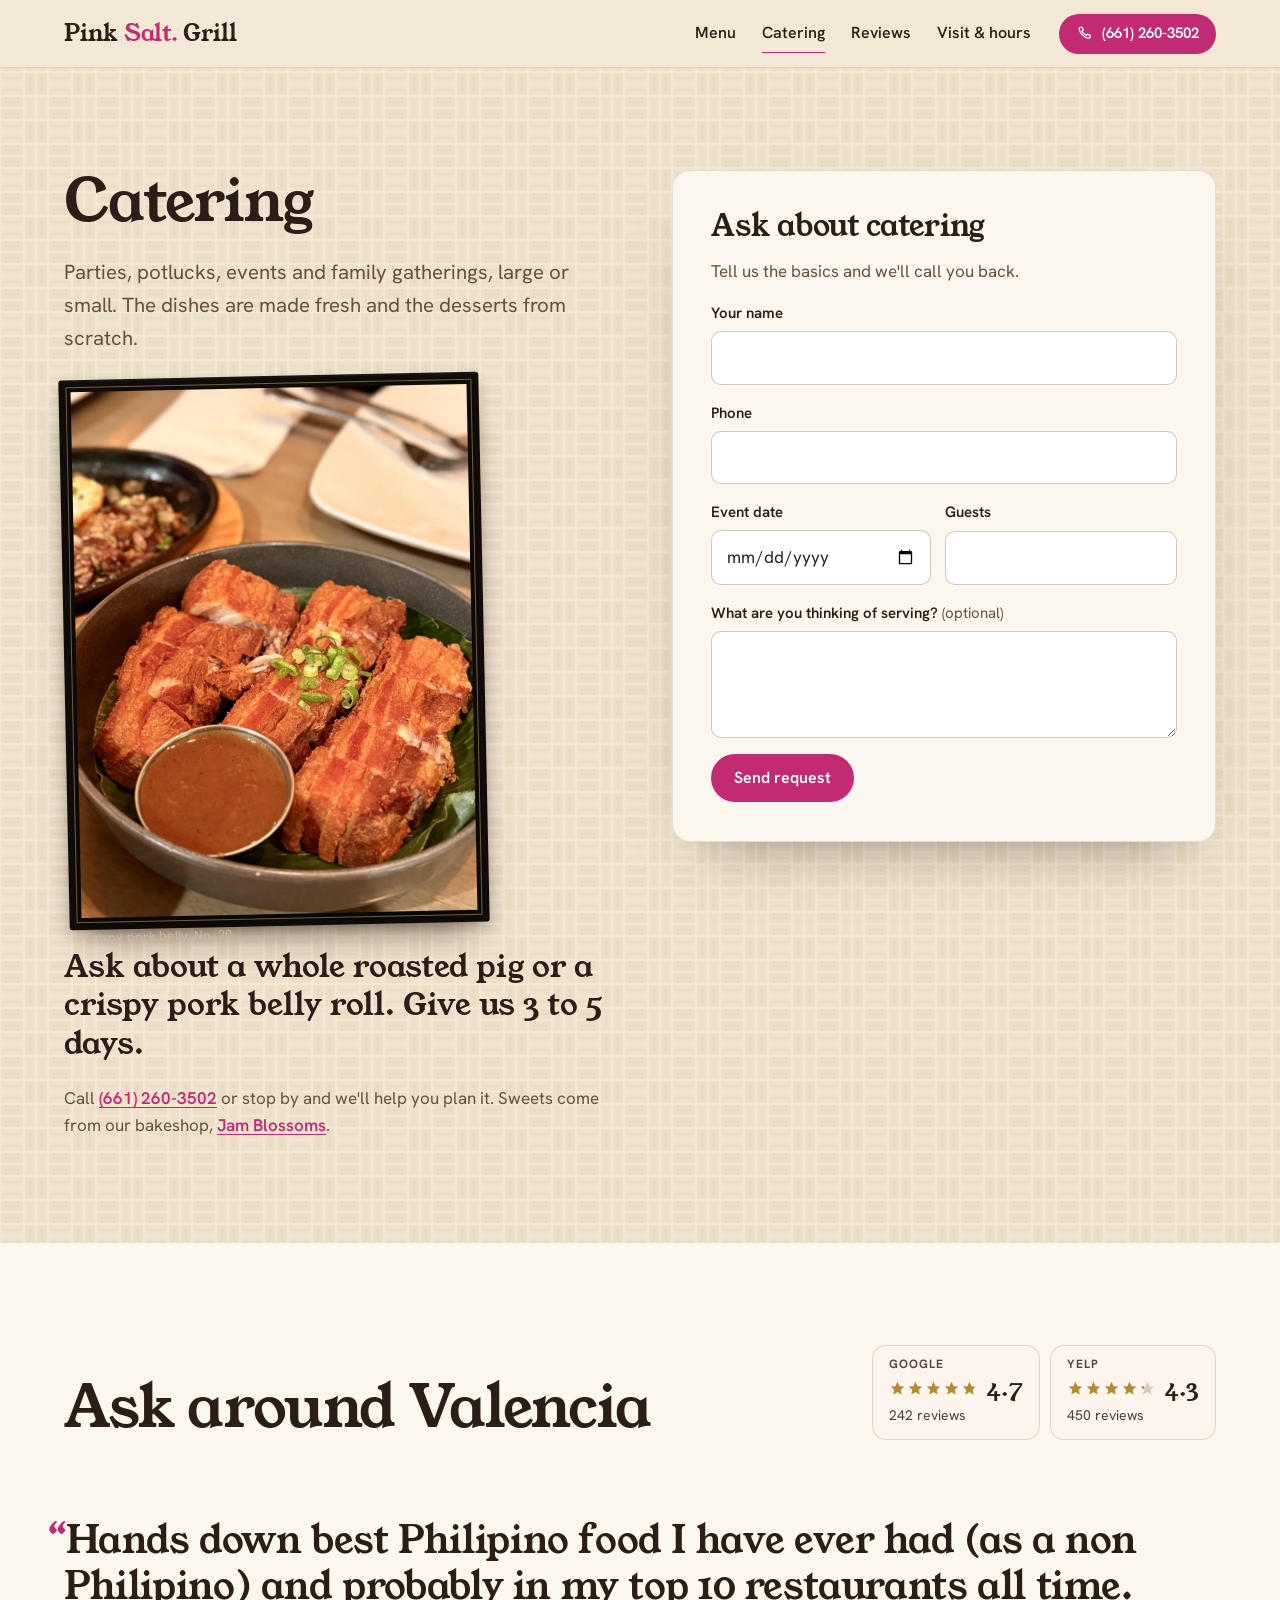
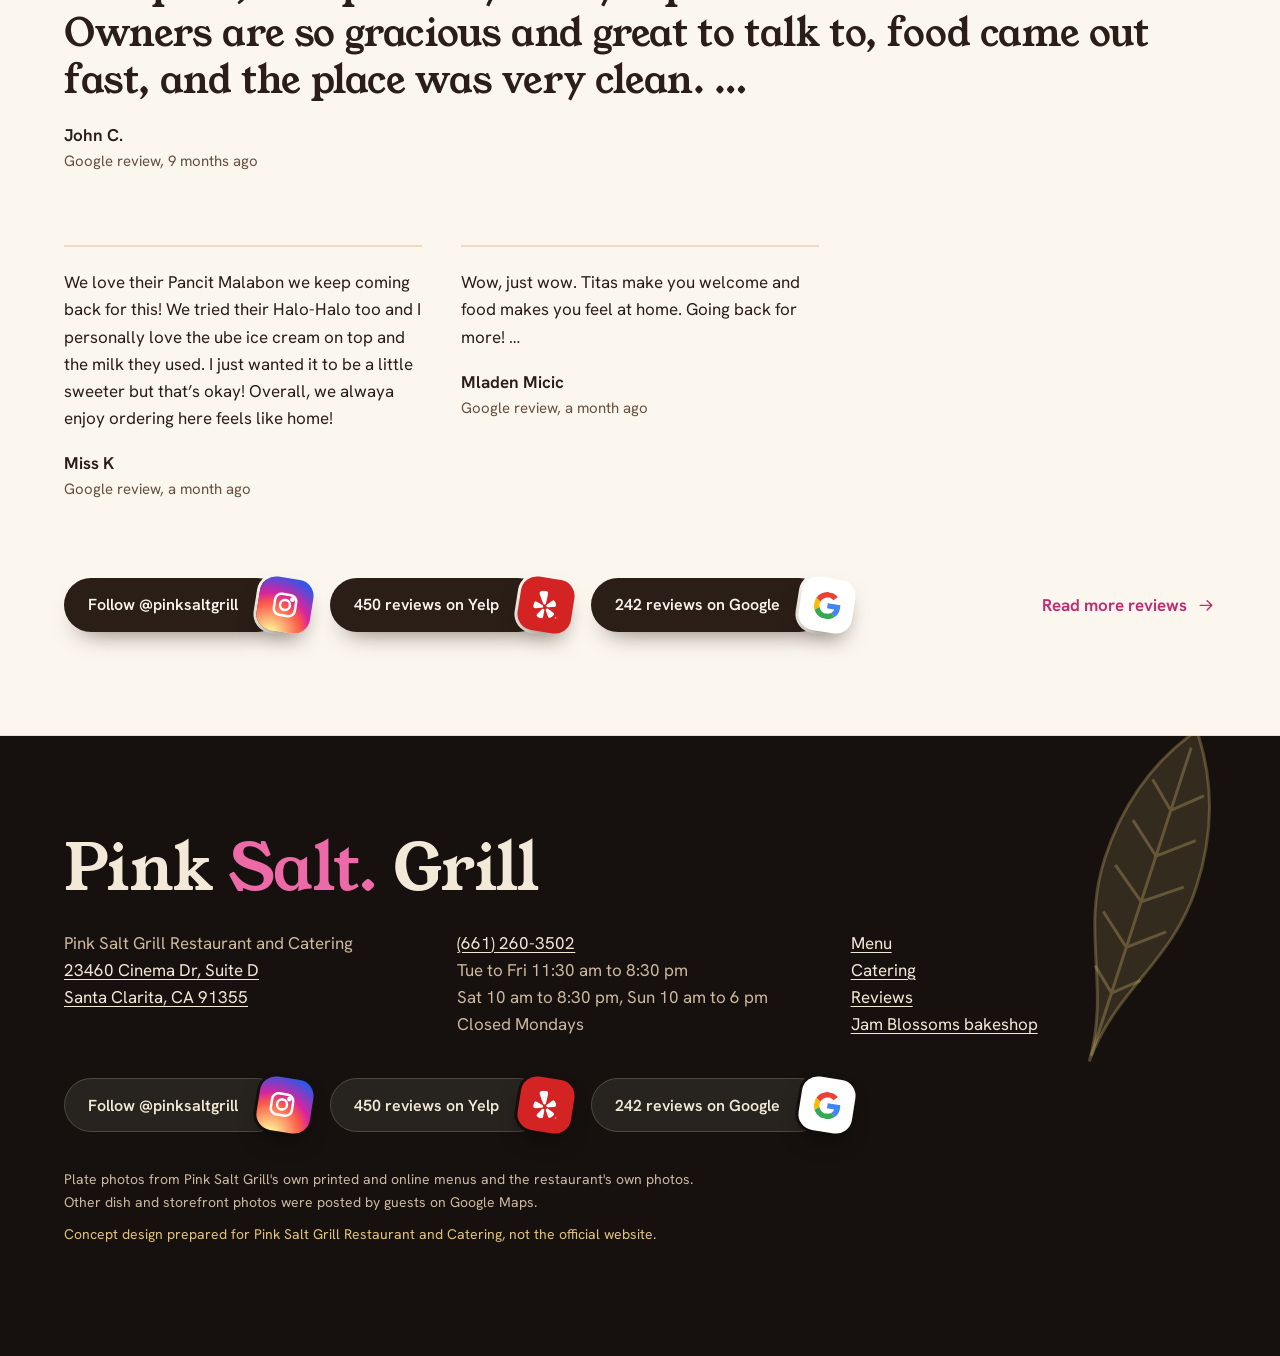
==== commit 4b250ab1: "Add Reviews page and app-logo social buttons - New /reviews/ page: Google and Yelp ratings, the John" ====
--- a/catering/index.html
+++ b/catering/index.html
@@ -25,6 +25,8 @@
   <symbol id="i-phone" viewBox="0 0 24 24"><path d="M6.6 3.5h2.6l1.4 4.1-1.9 1.5a11 11 0 0 0 6.2 6.2l1.5-1.9 4.1 1.4v2.6a2 2 0 0 1-2 2A16.5 16.5 0 0 1 4.6 5.5a2 2 0 0 1 2-2z"/></symbol>
   <symbol id="i-pin" viewBox="0 0 24 24"><path d="M12 21.5s-6.5-6.1-6.5-11.2a6.5 6.5 0 0 1 13 0c0 5.1-6.5 11.2-6.5 11.2z"/><circle cx="12" cy="10.2" r="2.4"/></symbol>
   <symbol id="i-insta" viewBox="0 0 24 24"><rect x="3.5" y="3.5" width="17" height="17" rx="5"/><circle cx="12" cy="12" r="4"/><circle cx="17.2" cy="6.8" r=".9"/></symbol>
+  <symbol id="i-yelp" viewBox="0 0 24 24"><path d="m7.6885 15.1415-3.6715.8483c-.3769.0871-.755.183-1.1452.155-.2611-.0188-.5122-.0414-.7606-.213a1.179 1.179 0 0 1-.331-.3594c-.3486-.5519-.3656-1.3661-.3697-2.0004a6.2874 6.2874 0 0 1 .3314-2.0642 1.857 1.857 0 0 1 .1073-.2474 2.3426 2.3426 0 0 1 .1255-.2165 2.4572 2.4572 0 0 1 .1563-.1975 1.1736 1.1736 0 0 1 .399-.2831 1.082 1.082 0 0 1 .4592-.0837c.2355.0016.5139.052.91.1734.0555.0191.1237.0382.1856.0572.3277.1013.7048.2404 1.1499.3987.6863.2404 1.3663.487 2.0463.7397l1.2117.4423c.2217.0807.4363.18.6412.297.174.0984.3273.2298.4512.387a1.217 1.217 0 0 1 .192.4309 1.2205 1.2205 0 0 1-.872 1.4522c-.0468.0151-.0852.0239-.1085.0293l-1.105.2553-.0031-.001zM18.8208 7.565a1.8506 1.8506 0 0 0-.2042-.1754 2.4082 2.4082 0 0 0-.2077-.1394 2.3607 2.3607 0 0 0-.2269-.109 1.1705 1.1705 0 0 0-.482-.0796 1.0862 1.0862 0 0 0-.4498.1263c-.2107.1048-.4388.2732-.742.5551-.042.0417-.0947.0886-.142.133-.2502.2351-.5286.5252-.8599.863a114.6363 114.6363 0 0 0-1.5166 1.5629l-.8962.9293a4.1897 4.1897 0 0 0-.4466.5483 1.541 1.541 0 0 0-.2364.5459 1.2199 1.2199 0 0 0 .0107.4518l.0046.02a1.218 1.218 0 0 0 1.4184.923 1.162 1.162 0 0 0 .1105-.0213l4.7781-1.104c.3766-.087.7587-.1667 1.097-.3631.2269-.1316.4428-.262.5909-.5252a1.1793 1.1793 0 0 0 .1405-.4683c.0733-.6512-.2668-1.3908-.5403-1.963a6.2792 6.2792 0 0 0-1.2001-1.7103zM8.9703.0754a8.6724 8.6724 0 0 0-.83.1564c-.2754.066-.548.1383-.8146.2236-.868.2844-2.0884.8063-2.295 1.8065-.1165.5655.1595 1.1439.3737 1.66.2595.6254.614 1.1889.9373 1.7777.8543 1.5545 1.7245 3.0993 2.5922 4.6457.259.4617.5416 1.0464 1.043 1.2856a1.058 1.058 0 0 0 .1013.0383c.2248.0851.4699.1016.7041.0471a4.3015 4.3015 0 0 0 .0418-.0097 1.2136 1.2136 0 0 0 .5658-.3397 1.1033 1.1033 0 0 0 .079-.0822c.3463-.435.3454-1.0833.3764-1.6134.1042-1.771.2139-3.5423.3009-5.3142.0332-.6712.1055-1.3333.0655-2.0096-.0328-.5579-.0368-1.1984-.3891-1.6563-.6218-.8073-1.9476-.741-2.8523-.6158zm2.084 15.9505a1.1053 1.1053 0 0 0-1.2306-.4145 1.1398 1.1398 0 0 0-.1526.0633 1.4806 1.4806 0 0 0-.2171.1354c-.1992.1475-.3668.3392-.5196.5315-.0386.049-.074.1143-.12.1562l-.7686 1.0573a113.9168 113.9168 0 0 0-1.2913 1.789c-.278.3895-.5184.7184-.7083 1.0094-.036.0547-.0734.116-.1075.1647-.2277.3522-.3566.6092-.4228.8381a1.0945 1.0945 0 0 0-.046.4721c.0211.1655.0768.3246.1635.467.046.0715.0957.1406.1487.207a2.334 2.334 0 0 0 .1754.1825 1.843 1.843 0 0 0 .2108.1732c.5304.369 1.1112.6342 1.722.8391a6.0958 6.0958 0 0 0 1.5716.3004c.091.0046.1821.0025.2728-.006a2.3878 2.3878 0 0 0 .2506-.0351 2.3862 2.3862 0 0 0 .2447-.071 1.1927 1.1927 0 0 0 .4175-.2658c.1127-.113.1994-.249.2541-.3989.0889-.2214.1473-.5026.1857-.92.0034-.0593.0118-.1305.0177-.1958.0304-.3463.0443-.7531.0666-1.2315.0375-.7357.067-1.4681.0903-2.2026 0 0 .0495-1.3053.0494-1.306.0113-.3008.002-.6342-.0814-.9336a1.396 1.396 0 0 0-.1756-.4054zm8.6754 2.0439c-.1605-.176-.3878-.3514-.7462-.5682-.0518-.0288-.1124-.0674-.1684-.1009-.2985-.1795-.658-.3684-1.078-.5965a120.7615 120.7615 0 0 0-1.9427-1.042l-1.1515-.6107c-.0597-.0175-.1203-.0607-.1766-.0878-.2212-.1058-.4558-.2045-.6992-.2498a1.4915 1.4915 0 0 0-.2545-.0265 1.1527 1.1527 0 0 0-.1648.01 1.1077 1.1077 0 0 0-.9227.9133 1.4186 1.4186 0 0 0 .0159.439c.0563.3065.1932.6096.3346.875l.615 1.1526c.3422.65.6884 1.2963 1.0435 1.9406.229.4202.4196.7799.5982 1.078.0338.056.0721.1163.1011.1682.2173.3584.392.584.569.7458.1146.1107.252.195.4026.247.1583.0525.326.071.4919.0546a2.368 2.368 0 0 0 .251-.0435c.0817-.022.1622-.048.241-.0784a1.863 1.863 0 0 0 .2475-.1143 6.1018 6.1018 0 0 0 1.2818-.9597c.4596-.4522.8659-.9454 1.182-1.51.044-.08.0819-.163.1138-.2483a2.49 2.49 0 0 0 .0773-.2411c.0186-.083.033-.1669.0429-.2513a1.188 1.188 0 0 0-.0565-.491 1.0933 1.0933 0 0 0-.248-.4041zm2.86 3.742a.8523.8523 0 0 1-.111.4236c-.074.132-.178.2377-.3115.3172a.8428.8428 0 0 1-.4385.119.847.847 0 0 1-.4373-.1179.8526.8526 0 0 1-.3125-.3171.8548.8548 0 0 1-.111-.4248c0-.1526.038-.2958.1143-.4294a.8405.8405 0 0 1 .315-.3159.849.849 0 0 1 .4315-.1156.8514.8514 0 0 1 .4294.1144.84.84 0 0 1 .316.3148.8494.8494 0 0 1 .1156.4317zm-.1202 0c0-.1328-.0332-.256-.0996-.3698s-.1564-.2038-.2702-.2702a.7125.7125 0 0 0-.371-.1007.7204.7204 0 0 0-.3698.0996.7487.7487 0 0 0-.2713.2702.7181.7181 0 0 0-.0996.3709c0 .132.0332.2557.0996.371a.7355.7355 0 0 0 .2713.2713.7354.7354 0 0 0 .3698.0985.7205.7205 0 0 0 .3698-.0996.7423.7423 0 0 0 .2702-.2691.7186.7186 0 0 0 .1008-.3721zm-.577.0584.2724.4522h-.1922l-.237-.4052h-.1546v.4052h-.1695v-1.02h.2988c.1268 0 .2195.0247.2783.0744.0595.0496.0892.1252.0892.2267a.2785.2785 0 0 1-.0492.1625c-.032.0466-.0775.0813-.1362.1042zm-.0412-.1408a.1532.1532 0 0 0 .056-.1214c0-.0573-.0164-.0981-.0491-.1225-.0329-.0251-.0847-.0377-.1557-.0377h-.1214v.3285h.1237c.061 0 .1098-.0157.1465-.047z"/></symbol>
+  <symbol id="i-google" viewBox="0 0 48 48"><path fill="#EA4335" d="M24 9.5c3.54 0 6.71 1.22 9.21 3.6l6.85-6.85C35.9 2.38 30.47 0 24 0 14.62 0 6.51 5.38 2.56 13.22l7.98 6.19C12.43 13.72 17.74 9.5 24 9.5z"/><path fill="#4285F4" d="M46.98 24.55c0-1.57-.15-3.09-.38-4.55H24v9.02h12.94c-.58 2.96-2.26 5.48-4.78 7.18l7.73 6c4.51-4.18 7.09-10.36 7.09-17.65z"/><path fill="#FBBC05" d="M10.53 28.59c-.48-1.45-.76-2.99-.76-4.59s.27-3.14.76-4.59l-7.98-6.19C.92 16.46 0 20.12 0 24c0 3.88.92 7.54 2.56 10.78l7.97-6.19z"/><path fill="#34A853" d="M24 48c6.48 0 11.93-2.13 15.89-5.81l-7.73-6c-2.15 1.45-4.92 2.3-8.16 2.3-6.26 0-11.57-4.22-13.47-9.91l-7.98 6.19C6.51 42.62 14.62 48 24 48z"/></symbol>
   <symbol id="i-arrow" viewBox="0 0 24 24"><path d="M4 12h15M13 6l6 6-6 6"/></symbol>
   <symbol id="i-leaf" viewBox="0 0 40 120"><path d="M20 118C19 92 4 78 4 52S14 10 20 2c6 8 16 24 16 50s-15 40-16 66z"/><path class="vein" d="M20 116V8M20 30l-9-8M20 30l9-8M20 46l-11-9M20 46l11-9M20 62l-12-9M20 62l12-9M20 78l-11-9M20 78l11-9M20 94l-8-7M20 94l8-7"/></symbol>
   <symbol id="i-lamp" viewBox="0 0 120 230"><path class="cord" d="M60 0v104"/><path class="cap" d="M50 104h20v8H50z"/><path class="drum" d="M22 116c0-6 76-6 76 0v70c0 9-76 9-76 0z"/><path class="weave" d="M22 126c25 7 51 7 76 0M22 140c25 7 51 7 76 0M22 154c25 7 51 7 76 0M22 168c25 7 51 7 76 0M22 182c25 7 51 7 76 0M30 113l12 80M44 111l10 84M58 110l6 85M72 111l2 84M86 113l-4 82M96 116l-10 78M30 192l12-78M44 194l10-82M58 195l6-84M72 194l2-82M86 192l-4-78"/><ellipse class="mouth" cx="60" cy="190" rx="38" ry="6"/></symbol>
@@ -35,6 +37,7 @@
   <nav class="nav" aria-label="Pages">
     <a href="../menu/" data-anchor="#menu">Menu</a>
     <a href="../catering/" data-anchor="#catering" aria-current="page">Catering</a>
+    <a href="../reviews/" data-anchor="#reviews">Reviews</a>
     <a href="../visit/" data-anchor="#visit">Visit &amp; hours</a>
   </nav>
   <a class="btn btn-call btn-sm" href="tel:+16612603502" aria-label="Call (661) 260-3502"><svg class="ic" aria-hidden="true"><use href="#i-phone"/></svg><span>(661) 260-3502</span></a>
@@ -73,10 +76,7 @@
     <figcaption>John C. <span>Google review, 9 months ago</span></figcaption>
   </figure>
   <div class="quotes"><figure class="q"><blockquote><p>We love their Pancit Malabon we keep coming back for this! We tried their Halo-Halo too and I personally love the ube ice cream on top and the milk they used. I just wanted it to be a little sweeter but that’s okay! Overall, we alwaya enjoy ordering here feels like home!</p></blockquote><figcaption>Miss K <span>Google review, a month ago</span></figcaption></figure><figure class="q"><blockquote><p>Wow, just wow. Titas make you welcome and food makes you feel at home. Going back for more! …</p></blockquote><figcaption>Mladen Micic <span>Google review, a month ago</span></figcaption></figure></div>
-  <a class="insta" href="https://www.instagram.com/pinksaltgrill/" rel="noopener" target="_blank">
-    <span class="insta-t"><svg class="ic" aria-hidden="true"><use href="#i-insta"/></svg><span>Follow <b>@pinksaltgrill</b> on Instagram</span></span>
-    <span class="insta-row" aria-hidden="true"><img src="../assets/img/dish/36.webp" alt="" width="240" height="240" loading="lazy"><img src="../assets/img/dish/18.webp" alt="" width="240" height="240" loading="lazy"><img src="../assets/img/dish/33.webp" alt="" width="240" height="240" loading="lazy"><img src="../assets/img/dish/26.webp" alt="" width="240" height="240" loading="lazy"><img src="../assets/img/dish/22.webp" alt="" width="240" height="240" loading="lazy"></span>
-  </a>
+  <div class="voices-foot"><div class="socials"><a class="social sc-insta" href="https://www.instagram.com/pinksaltgrill/" rel="noopener" target="_blank"><span class="sc-t">Follow @pinksaltgrill</span><span class="sc-logo" aria-hidden="true"><svg class="ic"><use href="#i-insta"/></svg></span></a><a class="social sc-yelp" href="https://www.yelp.com/biz/pink-salt-grill-santa-clarita" rel="noopener" target="_blank"><span class="sc-t">450 reviews on Yelp</span><span class="sc-logo" aria-hidden="true"><svg><use href="#i-yelp"/></svg></span></a><a class="social sc-google" href="https://www.google.com/maps/place/Pink+Salt+Grill+Restaurant+and+Catering/@34.4193808,-118.5466082,17z/data=!4m8!3m7!1s0x80c28712c08f4477:0x2853ff597dd0a924!8m2!3d34.4193808!4d-118.5466082!9m1!1b1" rel="noopener" target="_blank"><span class="sc-t">242 reviews on Google</span><span class="sc-logo" aria-hidden="true"><svg><use href="#i-google"/></svg></span></a></div><a class="more" href="../reviews/">Read more reviews <svg class="ic" aria-hidden="true"><use href="#i-arrow"/></svg></a></div>
 </section>
 </main>
 <footer class="foot" data-dark>
@@ -85,8 +85,9 @@
   <div class="foot-cols">
     <p>Pink Salt Grill Restaurant and Catering<br><a href="https://www.google.com/maps/dir/?api=1&amp;destination=Pink+Salt+Grill+Restaurant+and+Catering+23460+Cinema+Dr+Santa+Clarita+CA+91355" rel="noopener" target="_blank">23460 Cinema Dr, Suite D<br>Santa Clarita, CA 91355</a></p>
     <p><a href="tel:+16612603502">(661) 260-3502</a><br>Tue to Fri 11:30 am to 8:30 pm<br>Sat 10 am to 8:30 pm, Sun 10 am to 6 pm<br>Closed Mondays</p>
-    <p><a href="https://www.instagram.com/pinksaltgrill/" rel="noopener" target="_blank"><svg class="ic" aria-hidden="true"><use href="#i-insta"/></svg>Instagram @pinksaltgrill</a><br><a href="https://www.yelp.com/biz/pink-salt-grill-santa-clarita" rel="noopener" target="_blank">Yelp</a> · <a href="https://www.google.com/maps/place/Pink+Salt+Grill+Restaurant+and+Catering/@34.4193808,-118.5466082,17z/data=!4m8!3m7!1s0x80c28712c08f4477:0x2853ff597dd0a924!8m2!3d34.4193808!4d-118.5466082!9m1!1b1" rel="noopener" target="_blank">Google reviews</a><br><a href="https://jamblossoms.com/collections" rel="noopener" target="_blank">Jam Blossoms bakeshop</a></p>
+    <p><a href="../menu/">Menu</a><br><a href="../catering/">Catering</a><br><a href="../reviews/">Reviews</a><br><a href="https://jamblossoms.com/collections" rel="noopener" target="_blank">Jam Blossoms bakeshop</a></p>
   </div>
+  <div class="socials"><a class="social sc-insta" href="https://www.instagram.com/pinksaltgrill/" rel="noopener" target="_blank"><span class="sc-t">Follow @pinksaltgrill</span><span class="sc-logo" aria-hidden="true"><svg class="ic"><use href="#i-insta"/></svg></span></a><a class="social sc-yelp" href="https://www.yelp.com/biz/pink-salt-grill-santa-clarita" rel="noopener" target="_blank"><span class="sc-t">450 reviews on Yelp</span><span class="sc-logo" aria-hidden="true"><svg><use href="#i-yelp"/></svg></span></a><a class="social sc-google" href="https://www.google.com/maps/place/Pink+Salt+Grill+Restaurant+and+Catering/@34.4193808,-118.5466082,17z/data=!4m8!3m7!1s0x80c28712c08f4477:0x2853ff597dd0a924!8m2!3d34.4193808!4d-118.5466082!9m1!1b1" rel="noopener" target="_blank"><span class="sc-t">242 reviews on Google</span><span class="sc-logo" aria-hidden="true"><svg><use href="#i-google"/></svg></span></a></div>
   <p class="credits">Plate photos from Pink Salt Grill's own printed and online menus and the restaurant's own photos. Other dish and storefront photos were posted by guests on Google Maps.</p>
   <p class="concept">Concept design prepared for Pink Salt Grill Restaurant and Catering, not the official website.</p>
 </footer>
--- a/styles.css
+++ b/styles.css
@@ -494,3 +494,53 @@
   .js .hang { opacity: 1; translate: none; rotate: none; }
   ::view-transition-old(root), ::view-transition-new(root) { animation: none; }
 }
+
+/* ---------- Social buttons: the app's logo pops out of the right end ---------- */
+.socials { display: flex; flex-wrap: wrap; gap: 16px 46px; padding-right: 30px; }
+.social {
+  position: relative; display: inline-flex; align-items: center; min-height: 54px; padding: 0 46px 0 24px;
+  border-radius: 999px; background: var(--ink); color: var(--paper); font-weight: 600; font-size: 16px; text-decoration: none;
+  box-shadow: 0 14px 26px -16px rgba(40, 20, 10, 0.7); transition: background-color 0.25s, translate 0.35s var(--ease);
+}
+.social:hover { color: var(--paper); background: #3a2a20; translate: 0 -2px; }
+.sc-logo {
+  position: absolute; right: -28px; top: 50%; width: 54px; height: 54px; margin-top: -27px; border-radius: 16px;
+  display: grid; place-items: center; rotate: 9deg; box-shadow: 0 12px 22px -8px rgba(20, 10, 5, 0.55), 0 0 0 3px var(--paper);
+  transition: translate 0.6s var(--ease), rotate 0.6s var(--ease), scale 0.6s var(--ease), opacity 0.5s;
+}
+.social:hover .sc-logo { translate: 8px -2px; rotate: -7deg; scale: 1.08; }
+.sc-logo svg { width: 28px; height: 28px; }
+.sc-insta .sc-logo { background: radial-gradient(circle at 30% 107%, #fdf497 0%, #fdf497 5%, #fd5949 45%, #d6249f 60%, #285aeb 90%); }
+.sc-insta .sc-logo svg { stroke: #fff; stroke-width: 2; width: 30px; height: 30px; }
+.sc-yelp .sc-logo { background: #d32323; }
+.sc-yelp .sc-logo svg { fill: #fff; }
+.sc-google .sc-logo { background: #fff; }
+.sc-google .sc-logo svg { width: 27px; height: 27px; }
+.js .socials:not(.in) .sc-logo { translate: -34px 0; rotate: 0deg; scale: 0.6; opacity: 0; }
+.socials.in .social:nth-child(2) .sc-logo { transition-delay: 0.12s; }
+.socials.in .social:nth-child(3) .sc-logo { transition-delay: 0.24s; }
+.socials.in .social:hover .sc-logo { transition-delay: 0s; }
+.foot .socials { margin-top: 40px; }
+.foot .social { background: rgba(243, 233, 216, 0.08); color: var(--on-night); box-shadow: inset 0 0 0 1px rgba(243, 233, 216, 0.18); }
+.foot .social:hover { background: rgba(243, 233, 216, 0.14); color: var(--on-night); }
+.foot .sc-logo { box-shadow: 0 12px 22px -8px rgba(0, 0, 0, 0.6), 0 0 0 3px var(--night); }
+.voices-foot { margin-top: clamp(48px, 6vw, 80px); display: flex; flex-wrap: wrap; align-items: center; justify-content: space-between; gap: 28px; }
+.more { display: inline-flex; align-items: center; gap: 10px; font-weight: 650; color: var(--pink); text-decoration: none; font-size: 17px; }
+.more .ic { transition: translate 0.35s var(--ease); }
+.more:hover .ic { translate: 5px 0; }
+
+/* ---------- Reviews page ---------- */
+.reviews-page { padding: clamp(56px, 8vw, 110px) var(--pad); display: grid; gap: clamp(36px, 5vw, 64px); }
+.reviews-page .pull { margin: 0; }
+.quotes-all { margin: 0; columns: 3 300px; column-gap: clamp(24px, 3vw, 48px); display: block; }
+.quotes-all .q { break-inside: avoid; margin: 0 0 clamp(24px, 3vw, 40px); padding: 22px 24px 24px; background: var(--paper); border: 1px solid rgba(91, 59, 36, 0.12); border-radius: 14px; box-shadow: 0 16px 30px -24px rgba(40, 20, 10, 0.5); }
+.q-src { display: inline-block; margin-bottom: 12px; font: 700 12px/1 var(--sans); letter-spacing: 0.08em; text-transform: uppercase; padding: 6px 9px; border-radius: 6px; }
+.q-yelp .q-src { background: #fbe3e3; color: #a51b1b; }
+.q-google .q-src { background: #e3ecfb; color: #1f4fa8; }
+.rev-end { display: grid; gap: 26px; padding: clamp(28px, 4vw, 48px); border-radius: 18px; background: var(--wall-2); }
+.rev-end h2 { font-size: clamp(28px, 3vw, 42px); }
+@media (max-width: 767px) {
+  .nav { gap: 18px; }
+  .socials { flex-direction: column; align-items: flex-start; gap: 16px; }
+  .social { min-height: 52px; }
+}
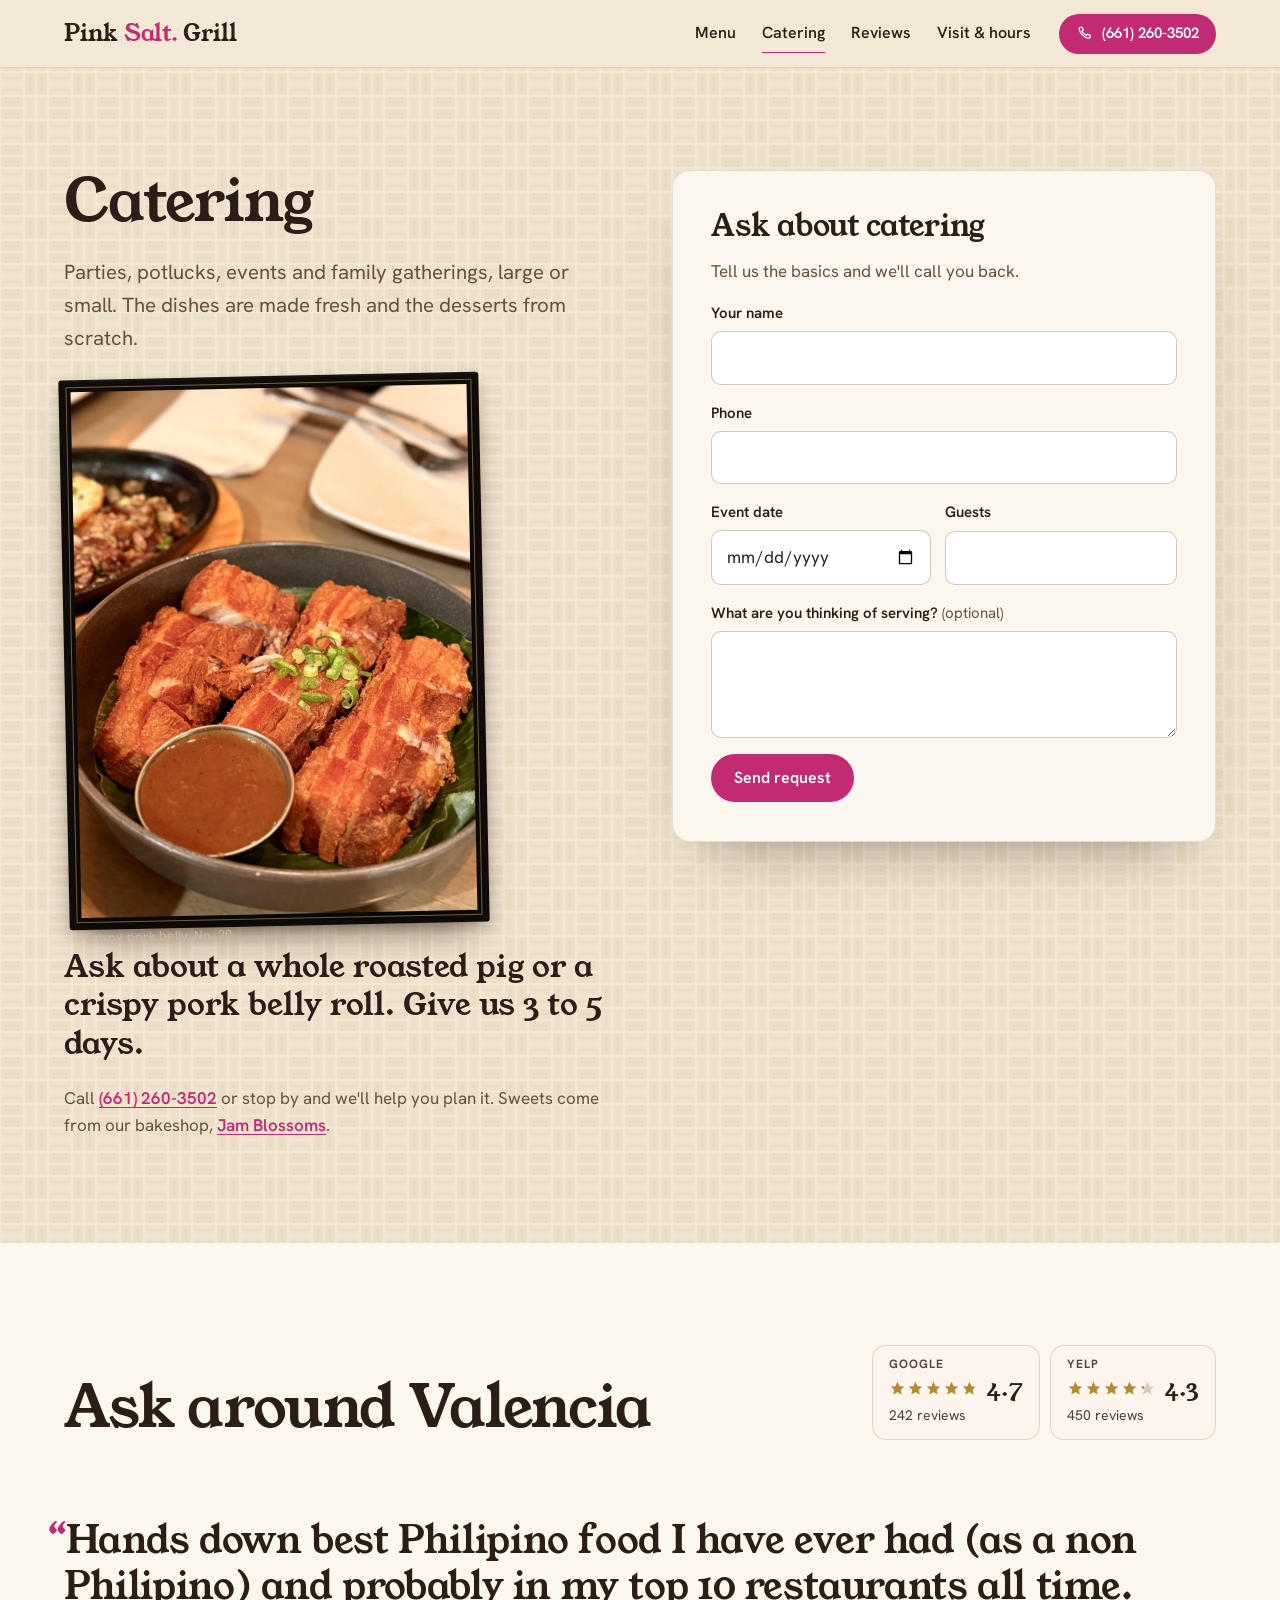
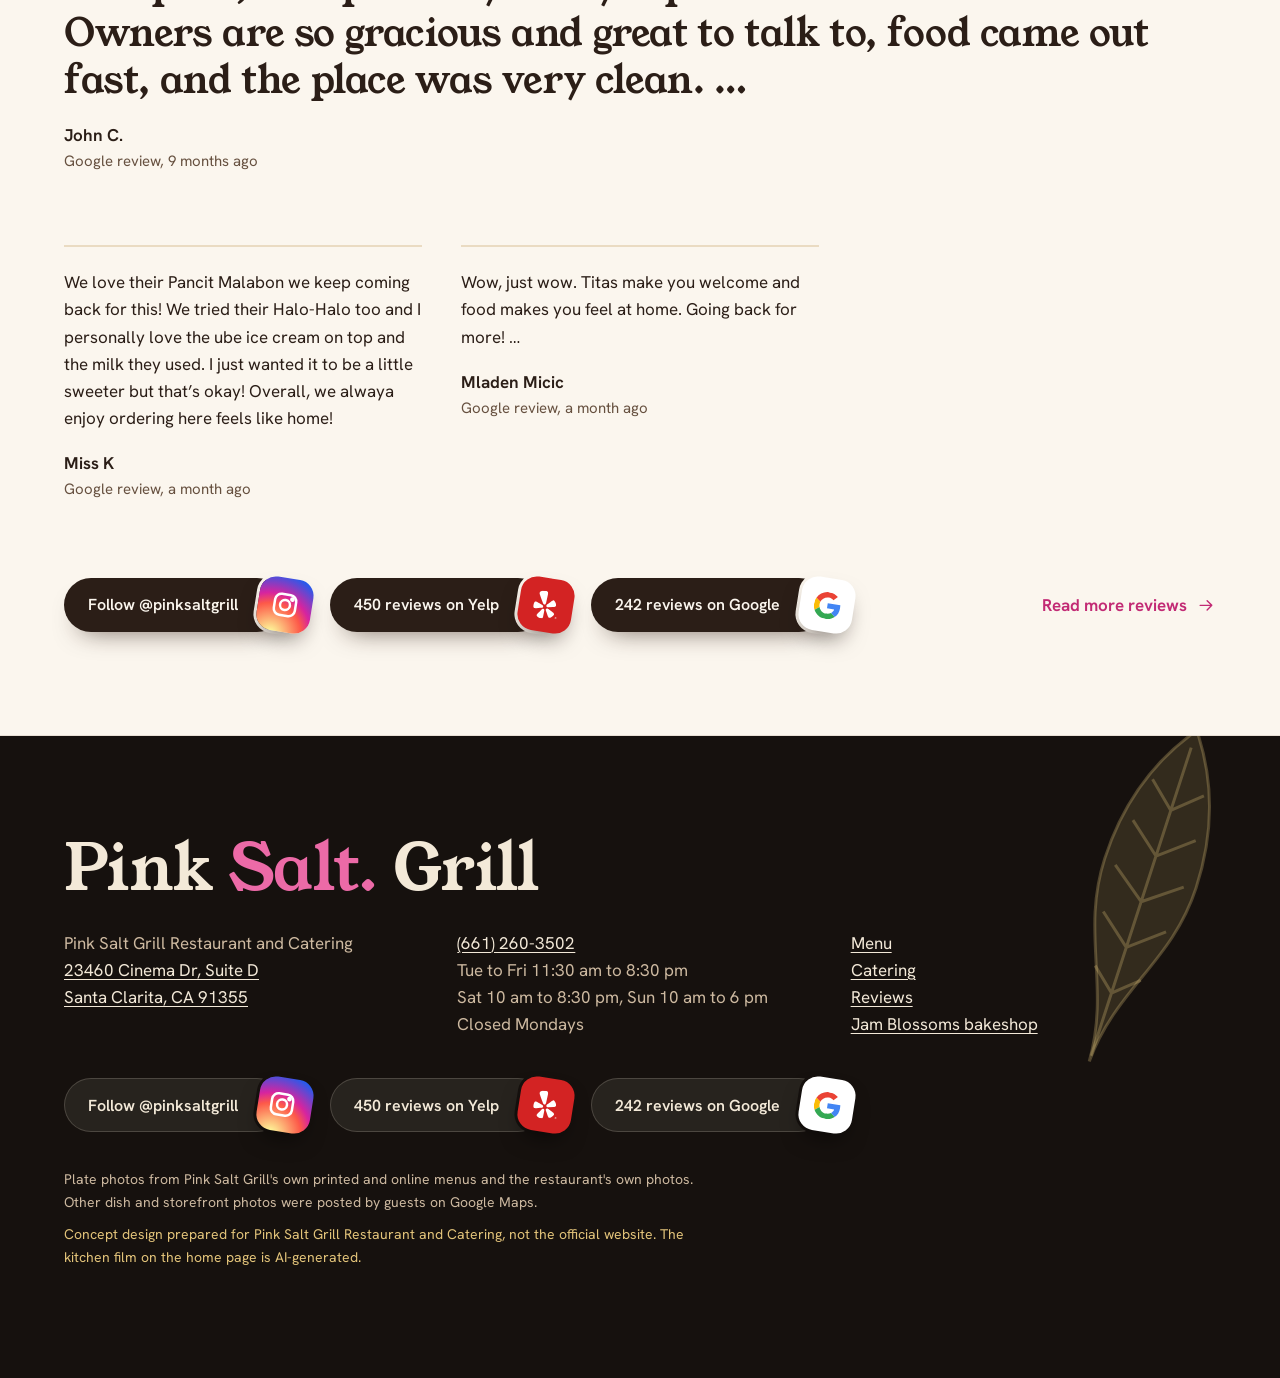
==== commit be8428fd: "Kitchen film, sharper dish photos, No. 19 at 19.00 - The kitchen scroll scene is now a four-clip fil" ====
--- a/catering/index.html
+++ b/catering/index.html
@@ -28,8 +28,8 @@
   <symbol id="i-yelp" viewBox="0 0 24 24"><path d="m7.6885 15.1415-3.6715.8483c-.3769.0871-.755.183-1.1452.155-.2611-.0188-.5122-.0414-.7606-.213a1.179 1.179 0 0 1-.331-.3594c-.3486-.5519-.3656-1.3661-.3697-2.0004a6.2874 6.2874 0 0 1 .3314-2.0642 1.857 1.857 0 0 1 .1073-.2474 2.3426 2.3426 0 0 1 .1255-.2165 2.4572 2.4572 0 0 1 .1563-.1975 1.1736 1.1736 0 0 1 .399-.2831 1.082 1.082 0 0 1 .4592-.0837c.2355.0016.5139.052.91.1734.0555.0191.1237.0382.1856.0572.3277.1013.7048.2404 1.1499.3987.6863.2404 1.3663.487 2.0463.7397l1.2117.4423c.2217.0807.4363.18.6412.297.174.0984.3273.2298.4512.387a1.217 1.217 0 0 1 .192.4309 1.2205 1.2205 0 0 1-.872 1.4522c-.0468.0151-.0852.0239-.1085.0293l-1.105.2553-.0031-.001zM18.8208 7.565a1.8506 1.8506 0 0 0-.2042-.1754 2.4082 2.4082 0 0 0-.2077-.1394 2.3607 2.3607 0 0 0-.2269-.109 1.1705 1.1705 0 0 0-.482-.0796 1.0862 1.0862 0 0 0-.4498.1263c-.2107.1048-.4388.2732-.742.5551-.042.0417-.0947.0886-.142.133-.2502.2351-.5286.5252-.8599.863a114.6363 114.6363 0 0 0-1.5166 1.5629l-.8962.9293a4.1897 4.1897 0 0 0-.4466.5483 1.541 1.541 0 0 0-.2364.5459 1.2199 1.2199 0 0 0 .0107.4518l.0046.02a1.218 1.218 0 0 0 1.4184.923 1.162 1.162 0 0 0 .1105-.0213l4.7781-1.104c.3766-.087.7587-.1667 1.097-.3631.2269-.1316.4428-.262.5909-.5252a1.1793 1.1793 0 0 0 .1405-.4683c.0733-.6512-.2668-1.3908-.5403-1.963a6.2792 6.2792 0 0 0-1.2001-1.7103zM8.9703.0754a8.6724 8.6724 0 0 0-.83.1564c-.2754.066-.548.1383-.8146.2236-.868.2844-2.0884.8063-2.295 1.8065-.1165.5655.1595 1.1439.3737 1.66.2595.6254.614 1.1889.9373 1.7777.8543 1.5545 1.7245 3.0993 2.5922 4.6457.259.4617.5416 1.0464 1.043 1.2856a1.058 1.058 0 0 0 .1013.0383c.2248.0851.4699.1016.7041.0471a4.3015 4.3015 0 0 0 .0418-.0097 1.2136 1.2136 0 0 0 .5658-.3397 1.1033 1.1033 0 0 0 .079-.0822c.3463-.435.3454-1.0833.3764-1.6134.1042-1.771.2139-3.5423.3009-5.3142.0332-.6712.1055-1.3333.0655-2.0096-.0328-.5579-.0368-1.1984-.3891-1.6563-.6218-.8073-1.9476-.741-2.8523-.6158zm2.084 15.9505a1.1053 1.1053 0 0 0-1.2306-.4145 1.1398 1.1398 0 0 0-.1526.0633 1.4806 1.4806 0 0 0-.2171.1354c-.1992.1475-.3668.3392-.5196.5315-.0386.049-.074.1143-.12.1562l-.7686 1.0573a113.9168 113.9168 0 0 0-1.2913 1.789c-.278.3895-.5184.7184-.7083 1.0094-.036.0547-.0734.116-.1075.1647-.2277.3522-.3566.6092-.4228.8381a1.0945 1.0945 0 0 0-.046.4721c.0211.1655.0768.3246.1635.467.046.0715.0957.1406.1487.207a2.334 2.334 0 0 0 .1754.1825 1.843 1.843 0 0 0 .2108.1732c.5304.369 1.1112.6342 1.722.8391a6.0958 6.0958 0 0 0 1.5716.3004c.091.0046.1821.0025.2728-.006a2.3878 2.3878 0 0 0 .2506-.0351 2.3862 2.3862 0 0 0 .2447-.071 1.1927 1.1927 0 0 0 .4175-.2658c.1127-.113.1994-.249.2541-.3989.0889-.2214.1473-.5026.1857-.92.0034-.0593.0118-.1305.0177-.1958.0304-.3463.0443-.7531.0666-1.2315.0375-.7357.067-1.4681.0903-2.2026 0 0 .0495-1.3053.0494-1.306.0113-.3008.002-.6342-.0814-.9336a1.396 1.396 0 0 0-.1756-.4054zm8.6754 2.0439c-.1605-.176-.3878-.3514-.7462-.5682-.0518-.0288-.1124-.0674-.1684-.1009-.2985-.1795-.658-.3684-1.078-.5965a120.7615 120.7615 0 0 0-1.9427-1.042l-1.1515-.6107c-.0597-.0175-.1203-.0607-.1766-.0878-.2212-.1058-.4558-.2045-.6992-.2498a1.4915 1.4915 0 0 0-.2545-.0265 1.1527 1.1527 0 0 0-.1648.01 1.1077 1.1077 0 0 0-.9227.9133 1.4186 1.4186 0 0 0 .0159.439c.0563.3065.1932.6096.3346.875l.615 1.1526c.3422.65.6884 1.2963 1.0435 1.9406.229.4202.4196.7799.5982 1.078.0338.056.0721.1163.1011.1682.2173.3584.392.584.569.7458.1146.1107.252.195.4026.247.1583.0525.326.071.4919.0546a2.368 2.368 0 0 0 .251-.0435c.0817-.022.1622-.048.241-.0784a1.863 1.863 0 0 0 .2475-.1143 6.1018 6.1018 0 0 0 1.2818-.9597c.4596-.4522.8659-.9454 1.182-1.51.044-.08.0819-.163.1138-.2483a2.49 2.49 0 0 0 .0773-.2411c.0186-.083.033-.1669.0429-.2513a1.188 1.188 0 0 0-.0565-.491 1.0933 1.0933 0 0 0-.248-.4041zm2.86 3.742a.8523.8523 0 0 1-.111.4236c-.074.132-.178.2377-.3115.3172a.8428.8428 0 0 1-.4385.119.847.847 0 0 1-.4373-.1179.8526.8526 0 0 1-.3125-.3171.8548.8548 0 0 1-.111-.4248c0-.1526.038-.2958.1143-.4294a.8405.8405 0 0 1 .315-.3159.849.849 0 0 1 .4315-.1156.8514.8514 0 0 1 .4294.1144.84.84 0 0 1 .316.3148.8494.8494 0 0 1 .1156.4317zm-.1202 0c0-.1328-.0332-.256-.0996-.3698s-.1564-.2038-.2702-.2702a.7125.7125 0 0 0-.371-.1007.7204.7204 0 0 0-.3698.0996.7487.7487 0 0 0-.2713.2702.7181.7181 0 0 0-.0996.3709c0 .132.0332.2557.0996.371a.7355.7355 0 0 0 .2713.2713.7354.7354 0 0 0 .3698.0985.7205.7205 0 0 0 .3698-.0996.7423.7423 0 0 0 .2702-.2691.7186.7186 0 0 0 .1008-.3721zm-.577.0584.2724.4522h-.1922l-.237-.4052h-.1546v.4052h-.1695v-1.02h.2988c.1268 0 .2195.0247.2783.0744.0595.0496.0892.1252.0892.2267a.2785.2785 0 0 1-.0492.1625c-.032.0466-.0775.0813-.1362.1042zm-.0412-.1408a.1532.1532 0 0 0 .056-.1214c0-.0573-.0164-.0981-.0491-.1225-.0329-.0251-.0847-.0377-.1557-.0377h-.1214v.3285h.1237c.061 0 .1098-.0157.1465-.047z"/></symbol>
   <symbol id="i-google" viewBox="0 0 48 48"><path fill="#EA4335" d="M24 9.5c3.54 0 6.71 1.22 9.21 3.6l6.85-6.85C35.9 2.38 30.47 0 24 0 14.62 0 6.51 5.38 2.56 13.22l7.98 6.19C12.43 13.72 17.74 9.5 24 9.5z"/><path fill="#4285F4" d="M46.98 24.55c0-1.57-.15-3.09-.38-4.55H24v9.02h12.94c-.58 2.96-2.26 5.48-4.78 7.18l7.73 6c4.51-4.18 7.09-10.36 7.09-17.65z"/><path fill="#FBBC05" d="M10.53 28.59c-.48-1.45-.76-2.99-.76-4.59s.27-3.14.76-4.59l-7.98-6.19C.92 16.46 0 20.12 0 24c0 3.88.92 7.54 2.56 10.78l7.97-6.19z"/><path fill="#34A853" d="M24 48c6.48 0 11.93-2.13 15.89-5.81l-7.73-6c-2.15 1.45-4.92 2.3-8.16 2.3-6.26 0-11.57-4.22-13.47-9.91l-7.98 6.19C6.51 42.62 14.62 48 24 48z"/></symbol>
   <symbol id="i-arrow" viewBox="0 0 24 24"><path d="M4 12h15M13 6l6 6-6 6"/></symbol>
-  <symbol id="i-leaf" viewBox="0 0 40 120"><path d="M20 118C19 92 4 78 4 52S14 10 20 2c6 8 16 24 16 50s-15 40-16 66z"/><path class="vein" d="M20 116V8M20 30l-9-8M20 30l9-8M20 46l-11-9M20 46l11-9M20 62l-12-9M20 62l12-9M20 78l-11-9M20 78l11-9M20 94l-8-7M20 94l8-7"/></symbol>
-  <symbol id="i-lamp" viewBox="0 0 120 230"><path class="cord" d="M60 0v104"/><path class="cap" d="M50 104h20v8H50z"/><path class="drum" d="M22 116c0-6 76-6 76 0v70c0 9-76 9-76 0z"/><path class="weave" d="M22 126c25 7 51 7 76 0M22 140c25 7 51 7 76 0M22 154c25 7 51 7 76 0M22 168c25 7 51 7 76 0M22 182c25 7 51 7 76 0M30 113l12 80M44 111l10 84M58 110l6 85M72 111l2 84M86 113l-4 82M96 116l-10 78M30 192l12-78M44 194l10-82M58 195l6-84M72 194l2-82M86 192l-4-78"/><ellipse class="mouth" cx="60" cy="190" rx="38" ry="6"/></symbol>
+  <symbol id="i-leaf" viewBox="0 0 40 120"><path d="M20 118C19 92 4 78 4 52S14 10 20 2c6 8 16 24 16 50s-15 40-16 66z"/><path class="vein" fill="none" stroke-width="1" d="M20 116V8M20 30l-9-8M20 30l9-8M20 46l-11-9M20 46l11-9M20 62l-12-9M20 62l12-9M20 78l-11-9M20 78l11-9M20 94l-8-7M20 94l8-7"/></symbol>
+  <symbol id="i-lamp" viewBox="0 0 120 230"><path class="cord" d="M60 0v104" fill="none" stroke="#4a3a2e" stroke-width="1.4"/><path class="cap" d="M50 104h20v8H50z" fill="#3a2c22"/><path class="drum" d="M22 116c0-6 76-6 76 0v70c0 9-76 9-76 0z" fill="#c59253"/><path class="weave" fill="none" stroke="#7a4f26" stroke-width="1.3" opacity="0.8" d="M22 126c25 7 51 7 76 0M22 140c25 7 51 7 76 0M22 154c25 7 51 7 76 0M22 168c25 7 51 7 76 0M22 182c25 7 51 7 76 0M30 113l12 80M44 111l10 84M58 110l6 85M72 111l2 84M86 113l-4 82M96 116l-10 78M30 192l12-78M44 194l10-82M58 195l6-84M72 194l2-82M86 192l-4-78"/><ellipse class="mouth" cx="60" cy="190" rx="38" ry="6" fill="#ffe0a6"/></symbol>
 </svg>
 <a class="skip" href="#main">Skip to content</a>
 <header class="top" data-top>
@@ -89,7 +89,7 @@
   </div>
   <div class="socials"><a class="social sc-insta" href="https://www.instagram.com/pinksaltgrill/" rel="noopener" target="_blank"><span class="sc-t">Follow @pinksaltgrill</span><span class="sc-logo" aria-hidden="true"><svg class="ic"><use href="#i-insta"/></svg></span></a><a class="social sc-yelp" href="https://www.yelp.com/biz/pink-salt-grill-santa-clarita" rel="noopener" target="_blank"><span class="sc-t">450 reviews on Yelp</span><span class="sc-logo" aria-hidden="true"><svg><use href="#i-yelp"/></svg></span></a><a class="social sc-google" href="https://www.google.com/maps/place/Pink+Salt+Grill+Restaurant+and+Catering/@34.4193808,-118.5466082,17z/data=!4m8!3m7!1s0x80c28712c08f4477:0x2853ff597dd0a924!8m2!3d34.4193808!4d-118.5466082!9m1!1b1" rel="noopener" target="_blank"><span class="sc-t">242 reviews on Google</span><span class="sc-logo" aria-hidden="true"><svg><use href="#i-google"/></svg></span></a></div>
   <p class="credits">Plate photos from Pink Salt Grill's own printed and online menus and the restaurant's own photos. Other dish and storefront photos were posted by guests on Google Maps.</p>
-  <p class="concept">Concept design prepared for Pink Salt Grill Restaurant and Catering, not the official website.</p>
+  <p class="concept">Concept design prepared for Pink Salt Grill Restaurant and Catering, not the official website. The kitchen film on the home page is AI-generated.</p>
 </footer>
 <nav class="callbar" aria-label="Quick actions">
   <a href="tel:+16612603502"><svg class="ic" aria-hidden="true"><use href="#i-phone"/></svg>Call</a>
--- a/styles.css
+++ b/styles.css
@@ -152,25 +152,28 @@
 .stage { position: relative; height: 100svh; overflow: hidden; }
 .js .kitchen.live { height: 420svh; }
 .js .kitchen.live .stage { position: sticky; top: 0; }
-.k-table {
-  position: absolute; inset: 0; opacity: var(--table, 0);
+/* the film: four clips stacked, cross-faded by scroll */
+.k-film { position: absolute; inset: 0; background: #0d0a08; }
+.k-clip { position: absolute; inset: 0; width: 100%; height: 100%; object-fit: cover; opacity: 0; will-change: opacity, transform; }
+.k-shade {
+  position: absolute; inset: 0; pointer-events: none;
   background:
-    linear-gradient(90deg, rgba(22, 17, 14, 0.82), rgba(22, 17, 14, 0.55) 34%, rgba(22, 17, 14, 0) 52%),
-    radial-gradient(70% 60% at 62% 52%, rgba(255, 220, 170, 0.35), transparent 70%),
-    repeating-linear-gradient(92deg, rgba(91, 59, 36, 0.0) 0 22px, rgba(91, 59, 36, 0.12) 22px 24px, rgba(91, 59, 36, 0) 24px 61px, rgba(255, 240, 220, 0.08) 61px 63px),
-    linear-gradient(180deg, #b78a5c, #a3774b 60%, #8f6640);
-}
-.k-fire, .k-air { position: absolute; inset: 0; width: 100%; height: 100%; }
-.k-skillet {
-  position: absolute; left: 64%; top: 54%; height: min(60svh, 540px); width: auto;
-  translate: -50% -50%; filter: drop-shadow(0 26px 30px rgba(0, 0, 0, 0.55)); will-change: transform;
-}
-.kp { position: absolute; width: auto; opacity: 0; filter: drop-shadow(0 18px 20px rgba(40, 20, 10, 0.45)); will-change: transform, opacity; }
-.kp-bagoong { right: 0; top: 7svh; height: 34svh; }
-.kp-karekare { right: 0; bottom: 5svh; height: 32svh; }
-.kp-skewers { left: 44%; bottom: 3svh; height: 30svh; rotate: -10deg; }
-.kp-friedchicken { left: 41%; top: 4svh; height: 26svh; }
-.kp-boktofu, .kp-spaghetti { display: none; }
+    linear-gradient(90deg, rgba(13, 10, 8, 0.9), rgba(13, 10, 8, 0.66) 30%, rgba(13, 10, 8, 0) 60%),
+    linear-gradient(180deg, rgba(13, 10, 8, 0.6), rgba(13, 10, 8, 0) 24%, rgba(13, 10, 8, 0) 70%, rgba(13, 10, 8, 0.75)),
+    radial-gradient(120% 95% at 62% 50%, transparent 55%, rgba(0, 0, 0, 0.5));
+}
+/* fine moving grain, so the four clips read as one reel */
+.k-shade::after {
+  content: ""; position: absolute; inset: -60px; opacity: 0.13; mix-blend-mode: overlay;
+  background: url("data:image/svg+xml,%3Csvg xmlns='http://www.w3.org/2000/svg' width='180' height='180'%3E%3Cfilter id='n'%3E%3CfeTurbulence type='fractalNoise' baseFrequency='.9' numOctaves='2' stitchTiles='stitch'/%3E%3C/filter%3E%3Crect width='100%25' height='100%25' filter='url(%23n)'/%3E%3C/svg%3E");
+  animation: grain 0.9s steps(6) infinite;
+}
+@keyframes grain { 0% { translate: 0 0; } 20% { translate: -22px 14px; } 40% { translate: 18px -26px; } 60% { translate: -30px -8px; } 80% { translate: 26px 22px; } }
+/* letterbox: closes in as the reel starts, opens for the table */
+.k-bars i { position: absolute; left: 0; right: 0; height: calc(var(--bars, 0) * 10svh); background: #0d0a08; z-index: 2; }
+.k-bars i:first-child { top: 0; } .k-bars i:last-child { bottom: 0; }
+.k-tc { position: absolute; z-index: 3; right: var(--pad); bottom: calc(var(--bars, 0) * 10svh + 22px); margin: 0; font: 600 12px/1 var(--sans); letter-spacing: 0.18em; color: var(--on-night-2); font-variant-numeric: tabular-nums; }
+.k-tc-n { color: var(--on-night); }
 .k-copy { position: absolute; z-index: 3; left: var(--pad); top: 50%; translate: 0 -50%; width: min(36vw, 480px); display: grid; gap: 28px; }
 .k-rail { list-style: none; margin: 0; padding: 0; display: flex; gap: 18px; font: 600 13px/1 var(--sans); letter-spacing: 0.12em; text-transform: uppercase; color: var(--on-night-2); }
 .k-rail li { padding-bottom: 8px; border-bottom: 2px solid rgba(243, 233, 216, 0.16); transition: color 0.3s, border-color 0.3s; }
@@ -187,8 +190,8 @@
 .kitchen:not(.live) .stage { height: auto; min-height: 100svh; }
 .kitchen:not(.live) .k-lines { gap: 18px; }
 .kitchen:not(.live) .k-line { grid-area: auto; }
-.kitchen:not(.live) .kp { opacity: 1; }
-.kitchen:not(.live) .k-table { opacity: 1; }
+.kitchen:not(.live) .k-clip:last-child { opacity: 1; }
+.kitchen:not(.live) .k-tc, .kitchen:not(.live) .k-rail { display: none; }
 
 /* ---------- Home: best sellers gallery wall ---------- */
 .sec-head { display: grid; gap: 14px; max-width: 760px; }
@@ -310,6 +313,10 @@
 .board .pl li, .chalk .pl li { border-color: rgba(239, 233, 220, 0.18); font-size: 18px; }
 .pl-p { font-weight: 650; font-variant-numeric: tabular-nums; white-space: nowrap; }
 .pl .st { margin-right: 0; }
+.pl li.has-ph { align-items: center; }
+.pl li.has-ph > span:first-child { display: flex; align-items: center; }
+.lph { width: 48px; height: 48px; flex: none; border-radius: 10px; object-fit: cover; margin-right: 14px; box-shadow: 0 6px 12px -7px rgba(40, 20, 10, 0.55); }
+.flav-ph { display: flex; align-items: center; }
 .bfast { list-style: none; margin: 0; padding: 0; display: grid; grid-template-columns: 1fr 1fr; gap: 6px 20px; font: 400 21px/1.4 var(--serif); }
 .small { font-size: 15px; margin-top: 16px; opacity: 0.88; }
 .extras { display: grid; grid-template-columns: repeat(3, 1fr); gap: clamp(24px, 4vw, 60px); margin-top: clamp(56px, 7vw, 90px); scroll-margin-top: calc(var(--top-h) + 70px); }
@@ -317,7 +324,6 @@
 .extras h3:first-child { margin-top: 0; }
 .hp { font: 600 16px var(--sans); color: var(--ink-2); }
 .flav { color: var(--ink-2); }
-.frame-sm { margin-top: 26px; max-width: 320px; aspect-ratio: 16 / 11; padding: 10px; }
 
 /* Visit */
 .visit { display: grid; grid-template-columns: 1.1fr 0.9fr; gap: clamp(28px, 4vw, 64px); padding: clamp(56px, 8vw, 110px) var(--pad); align-items: start; }
@@ -405,11 +411,11 @@
   .hero { grid-template-columns: 1fr 0.8fr; }
   .k-copy { top: 9svh; translate: 0 0; width: auto; right: var(--pad); }
   .k-line { font-size: clamp(28px, 4.6vw, 44px); }
-  .k-skillet { left: 50%; top: 66%; height: min(44svh, 460px); }
-  .kp-bagoong { top: auto; bottom: 30svh; height: 24svh; }
-  .kp-karekare { height: 22svh; bottom: 2svh; }
-  .kp-skewers { left: 6%; bottom: 3svh; height: 24svh; }
-  .kp-friedchicken { left: 2%; top: auto; bottom: 26svh; height: 18svh; }
+  .k-shade {
+    background:
+      linear-gradient(180deg, rgba(13, 10, 8, 0.92), rgba(13, 10, 8, 0.7) 34%, rgba(13, 10, 8, 0) 62%, rgba(13, 10, 8, 0.7)),
+      radial-gradient(120% 95% at 50% 60%, transparent 55%, rgba(0, 0, 0, 0.5));
+  }
   .gallery { grid-template-columns: repeat(6, 1fr); }
   .g-a { grid-column: 1 / 4; } .g-b { grid-column: 4 / 7; grid-row: span 2; } .g-c { grid-column: 1 / 4; margin-top: 0; }
   .g-d { grid-column: 1 / 4; } .g-e { grid-column: 4 / 7; margin-top: 0; } .g-f { grid-column: 1 / 4; grid-row: auto; margin-top: 0; }
@@ -448,11 +454,8 @@
   .k-copy { top: calc(var(--top-h) + 16px); left: 20px; right: 20px; gap: 16px; }
   .k-rail { gap: 12px; font-size: 11px; }
   .k-line { font-size: clamp(26px, 7.6vw, 34px); }
-  .k-skillet { top: 70%; height: min(40svh, 340px); }
-  .kp-bagoong { bottom: 28svh; height: 19svh; }
-  .kp-karekare { height: 17svh; }
-  .kp-skewers { height: 19svh; left: 4%; }
-  .kp-friedchicken { height: 14svh; bottom: 24svh; }
+  .k-tc { right: 20px; bottom: calc(var(--bars, 0) * 6svh + 18px); }
+  .k-bars i { height: calc(var(--bars, 0) * 6svh); }
   .gallery { grid-template-columns: 1fr 1fr; gap: 28px 14px; }
   .gallery .hang { grid-column: auto !important; grid-row: auto !important; margin-top: 0 !important; }
   .g-b { grid-column: 1 / -1 !important; }
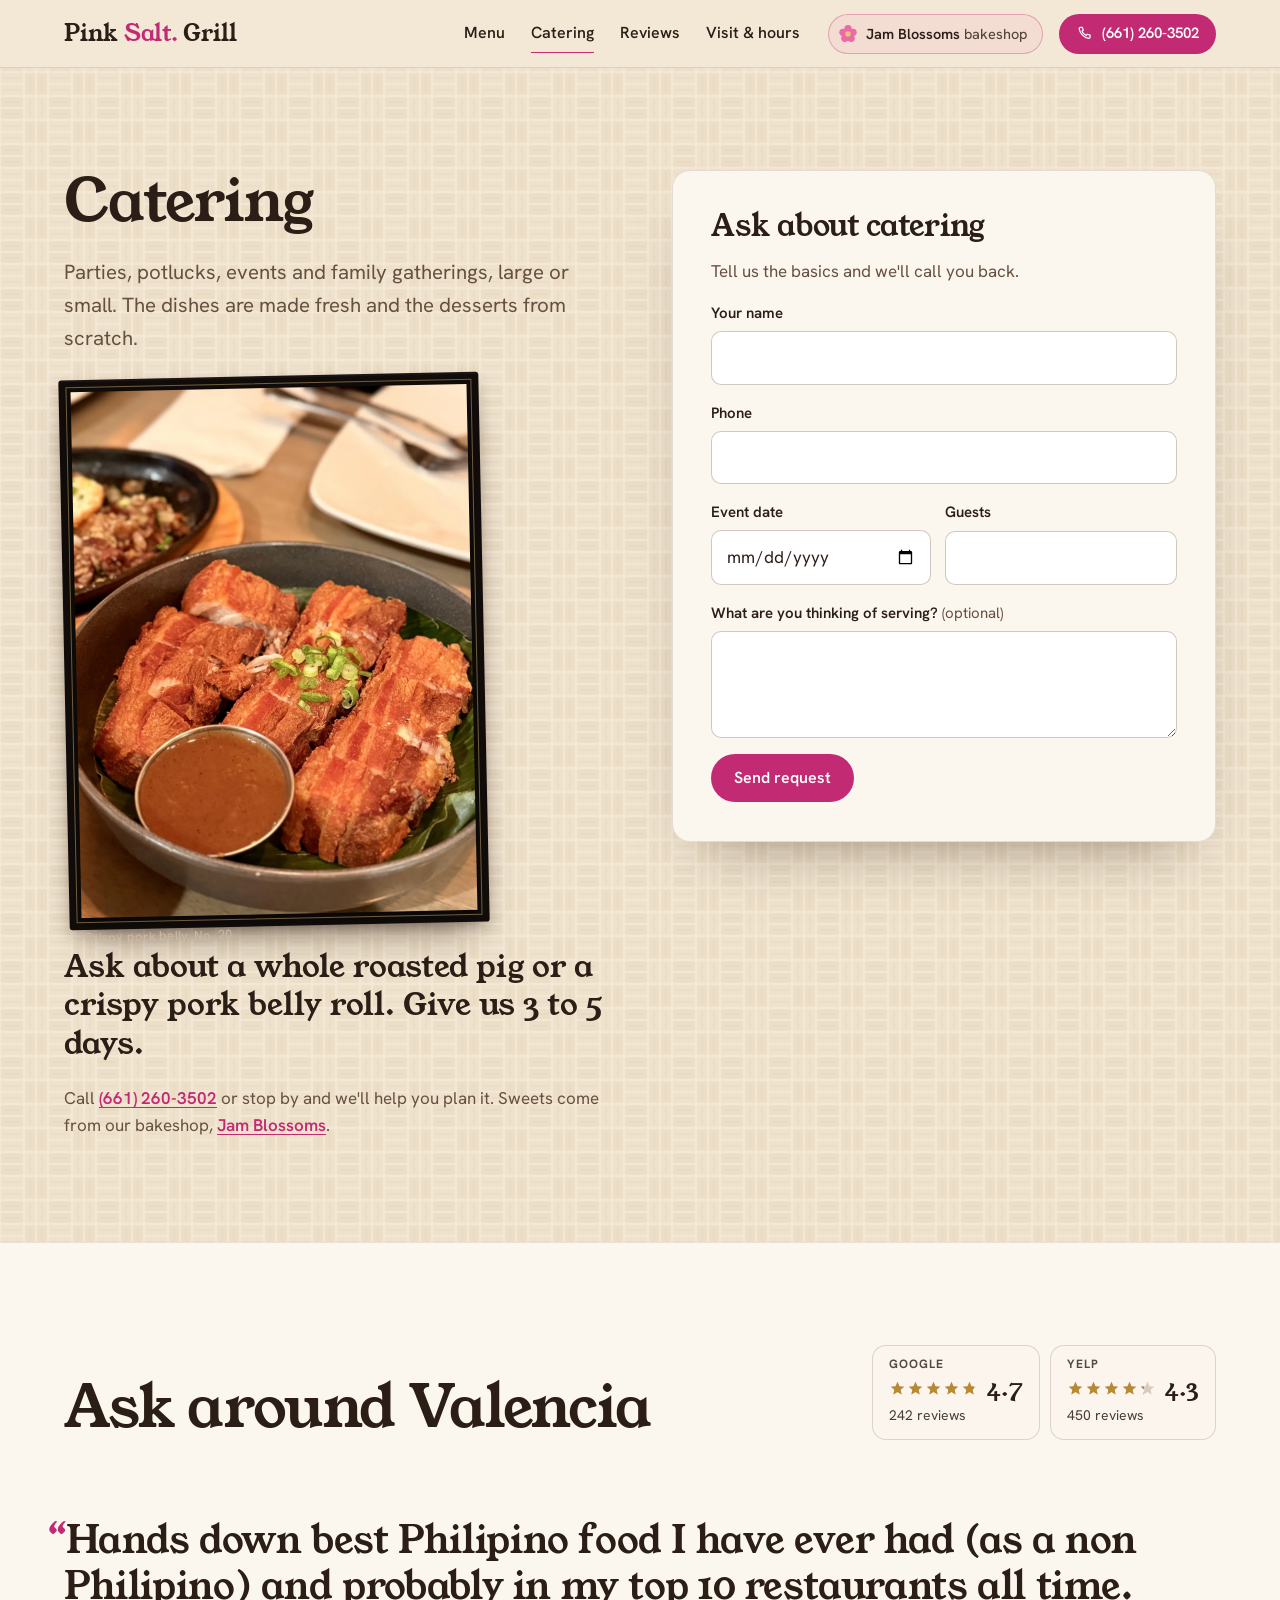
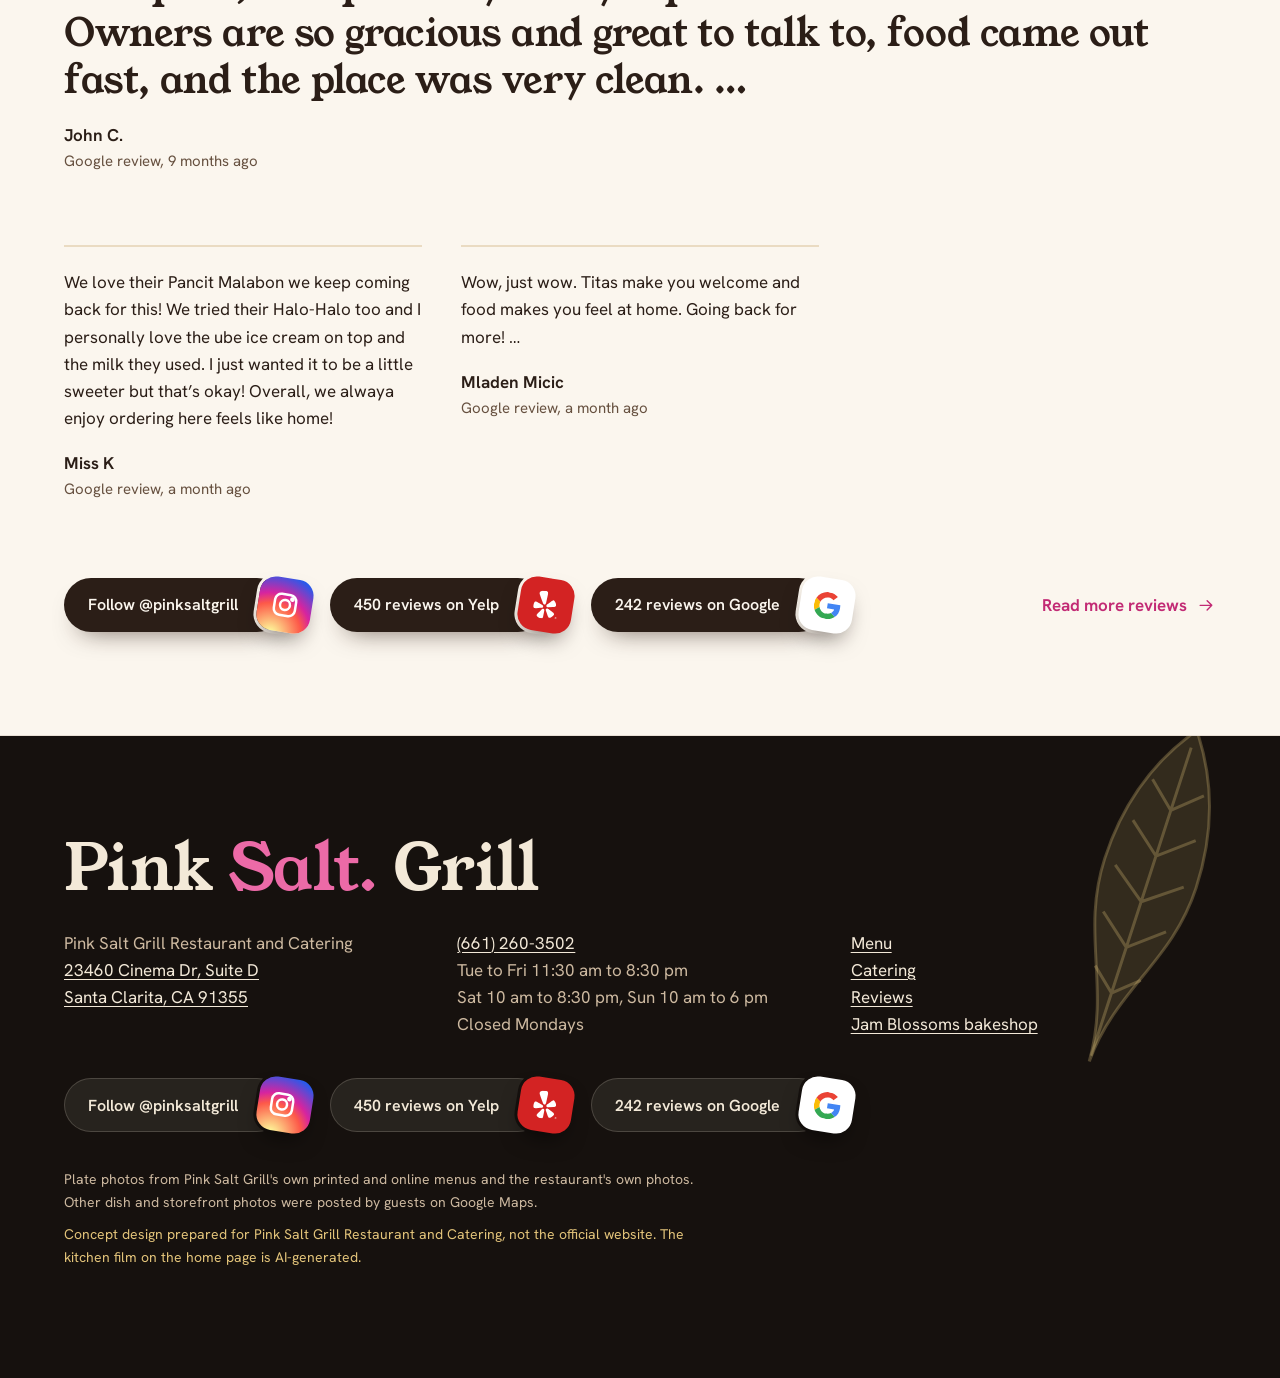
==== commit 2c0a10a1: "Jam Blossoms header pill; kitchen film safe on phones - Header: a Jam Blossoms bakeshop pill with a " ====
--- a/catering/index.html
+++ b/catering/index.html
@@ -17,7 +17,7 @@
 <link rel="icon" href="../assets/favicon.svg" type="image/svg+xml">
 <link rel="preload" href="../assets/fonts/young-serif.woff2" as="font" type="font/woff2" crossorigin>
 <link rel="preload" href="../assets/fonts/hanken-grotesk.woff2" as="font" type="font/woff2" crossorigin>
-<link rel="stylesheet" href="../styles.css">
+<link rel="stylesheet" href="../styles.css?v=4f2af2ec">
 </head>
 <body class="page-sub page-catering">
 <svg class="sprite" aria-hidden="true" focusable="false">
@@ -28,6 +28,7 @@
   <symbol id="i-yelp" viewBox="0 0 24 24"><path d="m7.6885 15.1415-3.6715.8483c-.3769.0871-.755.183-1.1452.155-.2611-.0188-.5122-.0414-.7606-.213a1.179 1.179 0 0 1-.331-.3594c-.3486-.5519-.3656-1.3661-.3697-2.0004a6.2874 6.2874 0 0 1 .3314-2.0642 1.857 1.857 0 0 1 .1073-.2474 2.3426 2.3426 0 0 1 .1255-.2165 2.4572 2.4572 0 0 1 .1563-.1975 1.1736 1.1736 0 0 1 .399-.2831 1.082 1.082 0 0 1 .4592-.0837c.2355.0016.5139.052.91.1734.0555.0191.1237.0382.1856.0572.3277.1013.7048.2404 1.1499.3987.6863.2404 1.3663.487 2.0463.7397l1.2117.4423c.2217.0807.4363.18.6412.297.174.0984.3273.2298.4512.387a1.217 1.217 0 0 1 .192.4309 1.2205 1.2205 0 0 1-.872 1.4522c-.0468.0151-.0852.0239-.1085.0293l-1.105.2553-.0031-.001zM18.8208 7.565a1.8506 1.8506 0 0 0-.2042-.1754 2.4082 2.4082 0 0 0-.2077-.1394 2.3607 2.3607 0 0 0-.2269-.109 1.1705 1.1705 0 0 0-.482-.0796 1.0862 1.0862 0 0 0-.4498.1263c-.2107.1048-.4388.2732-.742.5551-.042.0417-.0947.0886-.142.133-.2502.2351-.5286.5252-.8599.863a114.6363 114.6363 0 0 0-1.5166 1.5629l-.8962.9293a4.1897 4.1897 0 0 0-.4466.5483 1.541 1.541 0 0 0-.2364.5459 1.2199 1.2199 0 0 0 .0107.4518l.0046.02a1.218 1.218 0 0 0 1.4184.923 1.162 1.162 0 0 0 .1105-.0213l4.7781-1.104c.3766-.087.7587-.1667 1.097-.3631.2269-.1316.4428-.262.5909-.5252a1.1793 1.1793 0 0 0 .1405-.4683c.0733-.6512-.2668-1.3908-.5403-1.963a6.2792 6.2792 0 0 0-1.2001-1.7103zM8.9703.0754a8.6724 8.6724 0 0 0-.83.1564c-.2754.066-.548.1383-.8146.2236-.868.2844-2.0884.8063-2.295 1.8065-.1165.5655.1595 1.1439.3737 1.66.2595.6254.614 1.1889.9373 1.7777.8543 1.5545 1.7245 3.0993 2.5922 4.6457.259.4617.5416 1.0464 1.043 1.2856a1.058 1.058 0 0 0 .1013.0383c.2248.0851.4699.1016.7041.0471a4.3015 4.3015 0 0 0 .0418-.0097 1.2136 1.2136 0 0 0 .5658-.3397 1.1033 1.1033 0 0 0 .079-.0822c.3463-.435.3454-1.0833.3764-1.6134.1042-1.771.2139-3.5423.3009-5.3142.0332-.6712.1055-1.3333.0655-2.0096-.0328-.5579-.0368-1.1984-.3891-1.6563-.6218-.8073-1.9476-.741-2.8523-.6158zm2.084 15.9505a1.1053 1.1053 0 0 0-1.2306-.4145 1.1398 1.1398 0 0 0-.1526.0633 1.4806 1.4806 0 0 0-.2171.1354c-.1992.1475-.3668.3392-.5196.5315-.0386.049-.074.1143-.12.1562l-.7686 1.0573a113.9168 113.9168 0 0 0-1.2913 1.789c-.278.3895-.5184.7184-.7083 1.0094-.036.0547-.0734.116-.1075.1647-.2277.3522-.3566.6092-.4228.8381a1.0945 1.0945 0 0 0-.046.4721c.0211.1655.0768.3246.1635.467.046.0715.0957.1406.1487.207a2.334 2.334 0 0 0 .1754.1825 1.843 1.843 0 0 0 .2108.1732c.5304.369 1.1112.6342 1.722.8391a6.0958 6.0958 0 0 0 1.5716.3004c.091.0046.1821.0025.2728-.006a2.3878 2.3878 0 0 0 .2506-.0351 2.3862 2.3862 0 0 0 .2447-.071 1.1927 1.1927 0 0 0 .4175-.2658c.1127-.113.1994-.249.2541-.3989.0889-.2214.1473-.5026.1857-.92.0034-.0593.0118-.1305.0177-.1958.0304-.3463.0443-.7531.0666-1.2315.0375-.7357.067-1.4681.0903-2.2026 0 0 .0495-1.3053.0494-1.306.0113-.3008.002-.6342-.0814-.9336a1.396 1.396 0 0 0-.1756-.4054zm8.6754 2.0439c-.1605-.176-.3878-.3514-.7462-.5682-.0518-.0288-.1124-.0674-.1684-.1009-.2985-.1795-.658-.3684-1.078-.5965a120.7615 120.7615 0 0 0-1.9427-1.042l-1.1515-.6107c-.0597-.0175-.1203-.0607-.1766-.0878-.2212-.1058-.4558-.2045-.6992-.2498a1.4915 1.4915 0 0 0-.2545-.0265 1.1527 1.1527 0 0 0-.1648.01 1.1077 1.1077 0 0 0-.9227.9133 1.4186 1.4186 0 0 0 .0159.439c.0563.3065.1932.6096.3346.875l.615 1.1526c.3422.65.6884 1.2963 1.0435 1.9406.229.4202.4196.7799.5982 1.078.0338.056.0721.1163.1011.1682.2173.3584.392.584.569.7458.1146.1107.252.195.4026.247.1583.0525.326.071.4919.0546a2.368 2.368 0 0 0 .251-.0435c.0817-.022.1622-.048.241-.0784a1.863 1.863 0 0 0 .2475-.1143 6.1018 6.1018 0 0 0 1.2818-.9597c.4596-.4522.8659-.9454 1.182-1.51.044-.08.0819-.163.1138-.2483a2.49 2.49 0 0 0 .0773-.2411c.0186-.083.033-.1669.0429-.2513a1.188 1.188 0 0 0-.0565-.491 1.0933 1.0933 0 0 0-.248-.4041zm2.86 3.742a.8523.8523 0 0 1-.111.4236c-.074.132-.178.2377-.3115.3172a.8428.8428 0 0 1-.4385.119.847.847 0 0 1-.4373-.1179.8526.8526 0 0 1-.3125-.3171.8548.8548 0 0 1-.111-.4248c0-.1526.038-.2958.1143-.4294a.8405.8405 0 0 1 .315-.3159.849.849 0 0 1 .4315-.1156.8514.8514 0 0 1 .4294.1144.84.84 0 0 1 .316.3148.8494.8494 0 0 1 .1156.4317zm-.1202 0c0-.1328-.0332-.256-.0996-.3698s-.1564-.2038-.2702-.2702a.7125.7125 0 0 0-.371-.1007.7204.7204 0 0 0-.3698.0996.7487.7487 0 0 0-.2713.2702.7181.7181 0 0 0-.0996.3709c0 .132.0332.2557.0996.371a.7355.7355 0 0 0 .2713.2713.7354.7354 0 0 0 .3698.0985.7205.7205 0 0 0 .3698-.0996.7423.7423 0 0 0 .2702-.2691.7186.7186 0 0 0 .1008-.3721zm-.577.0584.2724.4522h-.1922l-.237-.4052h-.1546v.4052h-.1695v-1.02h.2988c.1268 0 .2195.0247.2783.0744.0595.0496.0892.1252.0892.2267a.2785.2785 0 0 1-.0492.1625c-.032.0466-.0775.0813-.1362.1042zm-.0412-.1408a.1532.1532 0 0 0 .056-.1214c0-.0573-.0164-.0981-.0491-.1225-.0329-.0251-.0847-.0377-.1557-.0377h-.1214v.3285h.1237c.061 0 .1098-.0157.1465-.047z"/></symbol>
   <symbol id="i-google" viewBox="0 0 48 48"><path fill="#EA4335" d="M24 9.5c3.54 0 6.71 1.22 9.21 3.6l6.85-6.85C35.9 2.38 30.47 0 24 0 14.62 0 6.51 5.38 2.56 13.22l7.98 6.19C12.43 13.72 17.74 9.5 24 9.5z"/><path fill="#4285F4" d="M46.98 24.55c0-1.57-.15-3.09-.38-4.55H24v9.02h12.94c-.58 2.96-2.26 5.48-4.78 7.18l7.73 6c4.51-4.18 7.09-10.36 7.09-17.65z"/><path fill="#FBBC05" d="M10.53 28.59c-.48-1.45-.76-2.99-.76-4.59s.27-3.14.76-4.59l-7.98-6.19C.92 16.46 0 20.12 0 24c0 3.88.92 7.54 2.56 10.78l7.97-6.19z"/><path fill="#34A853" d="M24 48c6.48 0 11.93-2.13 15.89-5.81l-7.73-6c-2.15 1.45-4.92 2.3-8.16 2.3-6.26 0-11.57-4.22-13.47-9.91l-7.98 6.19C6.51 42.62 14.62 48 24 48z"/></symbol>
   <symbol id="i-arrow" viewBox="0 0 24 24"><path d="M4 12h15M13 6l6 6-6 6"/></symbol>
+  <symbol id="i-blossom" viewBox="0 0 24 24"><g fill="#ec6aa7" stroke="none"><circle cx="12" cy="6.2" r="4"/><circle cx="17.5" cy="10.2" r="4"/><circle cx="15.4" cy="16.7" r="4"/><circle cx="8.6" cy="16.7" r="4"/><circle cx="6.5" cy="10.2" r="4"/></g><circle cx="12" cy="12" r="3" fill="#e3c47a" stroke="none"/></symbol>
   <symbol id="i-leaf" viewBox="0 0 40 120"><path d="M20 118C19 92 4 78 4 52S14 10 20 2c6 8 16 24 16 50s-15 40-16 66z"/><path class="vein" fill="none" stroke-width="1" d="M20 116V8M20 30l-9-8M20 30l9-8M20 46l-11-9M20 46l11-9M20 62l-12-9M20 62l12-9M20 78l-11-9M20 78l11-9M20 94l-8-7M20 94l8-7"/></symbol>
   <symbol id="i-lamp" viewBox="0 0 120 230"><path class="cord" d="M60 0v104" fill="none" stroke="#4a3a2e" stroke-width="1.4"/><path class="cap" d="M50 104h20v8H50z" fill="#3a2c22"/><path class="drum" d="M22 116c0-6 76-6 76 0v70c0 9-76 9-76 0z" fill="#c59253"/><path class="weave" fill="none" stroke="#7a4f26" stroke-width="1.3" opacity="0.8" d="M22 126c25 7 51 7 76 0M22 140c25 7 51 7 76 0M22 154c25 7 51 7 76 0M22 168c25 7 51 7 76 0M22 182c25 7 51 7 76 0M30 113l12 80M44 111l10 84M58 110l6 85M72 111l2 84M86 113l-4 82M96 116l-10 78M30 192l12-78M44 194l10-82M58 195l6-84M72 194l2-82M86 192l-4-78"/><ellipse class="mouth" cx="60" cy="190" rx="38" ry="6" fill="#ffe0a6"/></symbol>
 </svg>
@@ -40,6 +41,7 @@
     <a href="../reviews/" data-anchor="#reviews">Reviews</a>
     <a href="../visit/" data-anchor="#visit">Visit &amp; hours</a>
   </nav>
+  <a class="jam" href="https://jamblossoms.com/collections" rel="noopener" target="_blank"><svg class="jam-ic" aria-hidden="true"><use href="#i-blossom"/></svg><span>Jam Blossoms<span class="jam-s"> bakeshop</span></span></a>
   <a class="btn btn-call btn-sm" href="tel:+16612603502" aria-label="Call (661) 260-3502"><svg class="ic" aria-hidden="true"><use href="#i-phone"/></svg><span>(661) 260-3502</span></a>
 </header>
 <main id="main">
@@ -96,6 +98,6 @@
   <a href="https://www.google.com/maps/dir/?api=1&amp;destination=Pink+Salt+Grill+Restaurant+and+Catering+23460+Cinema+Dr+Santa+Clarita+CA+91355" rel="noopener" target="_blank"><svg class="ic" aria-hidden="true"><use href="#i-pin"/></svg>Directions</a>
   <a href="../menu/" data-anchor="#menu">Menu</a>
 </nav>
-<script src="../app.js" defer></script>
+<script src="../app.js?v=7ea94180" defer></script>
 </body>
 </html>
--- a/styles.css
+++ b/styles.css
@@ -68,9 +68,17 @@
 .mark span { color: var(--pink); }
 .on-dark .mark span, .foot .mark span { color: var(--pink-hi); }
 .nav { display: flex; gap: 26px; margin-left: auto; }
-.nav a { font-weight: 550; font-size: 16px; text-decoration: none; padding: 6px 0; border-bottom: 1.5px solid transparent; }
+.nav a { font-weight: 550; font-size: 16px; text-decoration: none; padding: 6px 0; border-bottom: 1.5px solid transparent; white-space: nowrap; }
 .nav a[aria-current="page"] { border-color: var(--pink); }
 .on-dark .nav a[aria-current="page"] { border-color: var(--pink-hi); }
+/* the sister bakeshop, promoted in the header */
+.jam { display: inline-flex; align-items: center; gap: 7px; min-height: 40px; margin-right: -12px; padding: 0 15px 0 8px; border-radius: 999px; border: 1px solid rgba(194, 42, 116, 0.32); background: rgba(236, 106, 167, 0.09); color: inherit; font-weight: 600; font-size: 14.5px; text-decoration: none; white-space: nowrap; transition: background-color 0.2s, border-color 0.2s, translate 0.2s var(--ease); }
+.jam:hover { background: rgba(236, 106, 167, 0.18); border-color: var(--pink); translate: 0 -1px; }
+.jam:focus-visible { outline: 2px solid var(--pink); outline-offset: 3px; }
+.on-dark .jam { border-color: rgba(236, 106, 167, 0.5); background: rgba(236, 106, 167, 0.14); }
+.jam-ic { width: 22px; height: 22px; flex: none; transition: rotate 0.7s var(--ease); }
+.jam:hover .jam-ic { rotate: 72deg; }
+.jam-s { font-weight: 450; opacity: 0.8; }
 
 /* Status */
 .status { display: inline-flex; align-items: center; gap: 10px; font-weight: 550; font-size: 15px; }
@@ -150,11 +158,11 @@
 /* ---------- Home: the kitchen (scroll-driven) ---------- */
 .kitchen { position: relative; background: var(--night); color: var(--on-night); }
 .stage { position: relative; height: 100svh; overflow: hidden; }
-.js .kitchen.live { height: 420svh; }
-.js .kitchen.live .stage { position: sticky; top: 0; }
 /* the film: four clips stacked, cross-faded by scroll */
 .k-film { position: absolute; inset: 0; background: #0d0a08; }
-.k-clip { position: absolute; inset: 0; width: 100%; height: 100%; object-fit: cover; opacity: 0; will-change: opacity, transform; }
+.k-clip { position: absolute; inset: 0; width: 100%; height: 100%; object-fit: cover; opacity: 0; scale: 1.02; will-change: opacity, scale; transition: opacity 1.3s ease, scale 0s linear 1.3s; }
+/* the clip on screen dissolves in and slowly pushes in for its whole chapter */
+.k-clip.on { opacity: 1; scale: 1.1; transition: opacity 1.3s ease, scale 7s linear; }
 .k-shade {
   position: absolute; inset: 0; pointer-events: none;
   background:
@@ -170,10 +178,24 @@
 }
 @keyframes grain { 0% { translate: 0 0; } 20% { translate: -22px 14px; } 40% { translate: 18px -26px; } 60% { translate: -30px -8px; } 80% { translate: 26px 22px; } }
 /* letterbox: closes in as the reel starts, opens for the table */
-.k-bars i { position: absolute; left: 0; right: 0; height: calc(var(--bars, 0) * 10svh); background: #0d0a08; z-index: 2; }
+.k-bars i { position: absolute; left: 0; right: 0; height: 10svh; background: #0d0a08; z-index: 2; transition: height 1.4s var(--ease); }
+.stage.open .k-bars i, .kitchen:not(.live) .k-bars i { height: 0; }
 .k-bars i:first-child { top: 0; } .k-bars i:last-child { bottom: 0; }
-.k-tc { position: absolute; z-index: 3; right: var(--pad); bottom: calc(var(--bars, 0) * 10svh + 22px); margin: 0; font: 600 12px/1 var(--sans); letter-spacing: 0.18em; color: var(--on-night-2); font-variant-numeric: tabular-nums; }
+.k-tc { position: absolute; z-index: 3; right: var(--pad); bottom: calc(10svh + 22px); margin: 0; display: flex; align-items: center; gap: 14px; transition: bottom 1.4s var(--ease); font: 600 12px/1 var(--sans); letter-spacing: 0.18em; color: var(--on-night-2); font-variant-numeric: tabular-nums; }
+.stage.open .k-tc { bottom: 22px; }
 .k-tc-n { color: var(--on-night); }
+.k-tc p { margin: 0; }
+/* pause control for the film (it moves for longer than five seconds) */
+.k-pp { position: relative; width: 34px; height: 34px; border-radius: 50%; border: 1px solid rgba(243, 233, 216, 0.4); background: rgba(13, 10, 8, 0.4); color: var(--on-night); cursor: pointer; }
+.k-pp::before, .k-pp::after { content: ""; position: absolute; top: 11px; width: 3px; height: 12px; background: currentColor; border-radius: 1px; }
+.k-pp::before { left: 12px; } .k-pp::after { left: 18px; }
+.k-pp[aria-pressed="true"]::before { left: 13px; width: 0; height: 0; background: none; border-style: solid; border-width: 6px 0 6px 10px; border-color: transparent transparent transparent currentColor; border-radius: 0; }
+.k-pp[aria-pressed="true"]::after { display: none; }
+.k-pp:hover { border-color: var(--on-night); }
+.k-pp:focus-visible { outline: 2px solid var(--gold-hi); outline-offset: 3px; }
+/* autoplay was refused (Low Power Mode, data saver): make the play button obvious */
+.stage.held .k-pp { scale: 1.5; background: var(--pink); border-color: var(--pink); animation: nudge-pp 1.6s var(--ease) infinite; }
+@keyframes nudge-pp { 50% { box-shadow: 0 0 0 8px rgba(236, 106, 167, 0.25); } }
 .k-copy { position: absolute; z-index: 3; left: var(--pad); top: 50%; translate: 0 -50%; width: min(36vw, 480px); display: grid; gap: 28px; }
 .k-rail { list-style: none; margin: 0; padding: 0; display: flex; gap: 18px; font: 600 13px/1 var(--sans); letter-spacing: 0.12em; text-transform: uppercase; color: var(--on-night-2); }
 .k-rail li { padding-bottom: 8px; border-bottom: 2px solid rgba(243, 233, 216, 0.16); transition: color 0.3s, border-color 0.3s; }
@@ -181,9 +203,8 @@
 .k-lines { display: grid; }
 .k-line { grid-area: 1 / 1; font: 400 clamp(30px, 3.4vw, 50px)/1.08 var(--serif); letter-spacing: -0.015em; text-wrap: balance; }
 .k-line em { font-style: normal; color: var(--gold-hi); }
-.js .kitchen.live .k-line { opacity: 0; }
-.js .kitchen.live .k-cta { opacity: 0; visibility: hidden; transition: opacity 0.4s, visibility 0.4s; }
-.js .kitchen.live .k-cta.on { opacity: 1; visibility: visible; }
+.js .kitchen.live .k-line { opacity: 0; translate: 0 22px; transition: opacity 0.5s ease, translate 0.5s ease; }
+.js .kitchen.live .k-line.on { opacity: 1; translate: 0 0; transition: opacity 0.8s ease 0.45s, translate 0.8s var(--ease) 0.45s; }
 .k-cta { display: flex; flex-wrap: wrap; gap: 12px; }
 .k-cta .ic { width: 18px; }
 /* Without the scroll scene: one calm, readable panel */
@@ -408,6 +429,7 @@
 
 /* ---------- Tablet ---------- */
 @media (max-width: 1099px) {
+  .jam-s { display: none; }
   .hero { grid-template-columns: 1fr 0.8fr; }
   .k-copy { top: 9svh; translate: 0 0; width: auto; right: var(--pad); }
   .k-line { font-size: clamp(28px, 4.6vw, 44px); }
@@ -430,12 +452,24 @@
   .cat-form { position: static; }
 }
 
+/* iPad portrait: tighten the header so the bakeshop pill fits on one line */
+@media (min-width: 768px) and (max-width: 900px) {
+  .top { gap: 16px; }
+  .nav { gap: 16px; }
+  .nav a { font-size: 15px; }
+  .top .btn-sm span { display: none; }
+  .top .btn-sm { padding: 0 13px; }
+}
+
 /* ---------- Phone: one long page ---------- */
 @media (max-width: 767px) {
   :root { --top-h: 104px; }
   body { font-size: 16px; }
   .top { flex-wrap: wrap; height: auto; min-height: var(--top-h); gap: 4px 12px; padding: 10px 20px 0; align-content: start; }
   .mark { font-size: 21px; flex: 1; }
+  .top { column-gap: 10px; }
+  .jam { min-height: 38px; margin-right: 0; padding: 0 10px 0 6px; font-size: 12.5px; gap: 5px; }
+  .jam-ic { width: 18px; height: 18px; }
   .top .btn-sm span { display: none; }
   .top .btn-sm { padding: 0 13px; }
   .nav { order: 3; width: 100%; margin: 0 -20px; padding: 0 20px; gap: 22px; overflow-x: auto; scrollbar-width: none; height: 46px; align-items: center; }
@@ -450,12 +484,11 @@
   .proof { width: 100%; }
   .proof li { flex: 1; }
   .proof a { min-width: 0; }
-  .js .kitchen.live { height: 320svh; }
   .k-copy { top: calc(var(--top-h) + 16px); left: 20px; right: 20px; gap: 16px; }
   .k-rail { gap: 12px; font-size: 11px; }
   .k-line { font-size: clamp(26px, 7.6vw, 34px); }
-  .k-tc { right: 20px; bottom: calc(var(--bars, 0) * 6svh + 18px); }
-  .k-bars i { height: calc(var(--bars, 0) * 6svh); }
+  .k-tc { right: 20px; bottom: calc(6svh + 18px); }
+  .k-bars i { height: 6svh; }
   .gallery { grid-template-columns: 1fr 1fr; gap: 28px 14px; }
   .gallery .hang { grid-column: auto !important; grid-row: auto !important; margin-top: 0 !important; }
   .g-b { grid-column: 1 / -1 !important; }
@@ -547,3 +580,10 @@
   .socials { flex-direction: column; align-items: flex-start; gap: 16px; }
   .social { min-height: 52px; }
 }
+
+/* Small phones: keep the wordmark, bakeshop pill and call button on one row */
+@media (max-width: 400px) {
+  .mark { font-size: 18.5px; }
+  .jam { font-size: 12px; padding: 0 9px 0 5px; }
+  .jam-ic { width: 17px; height: 17px; }
+}
